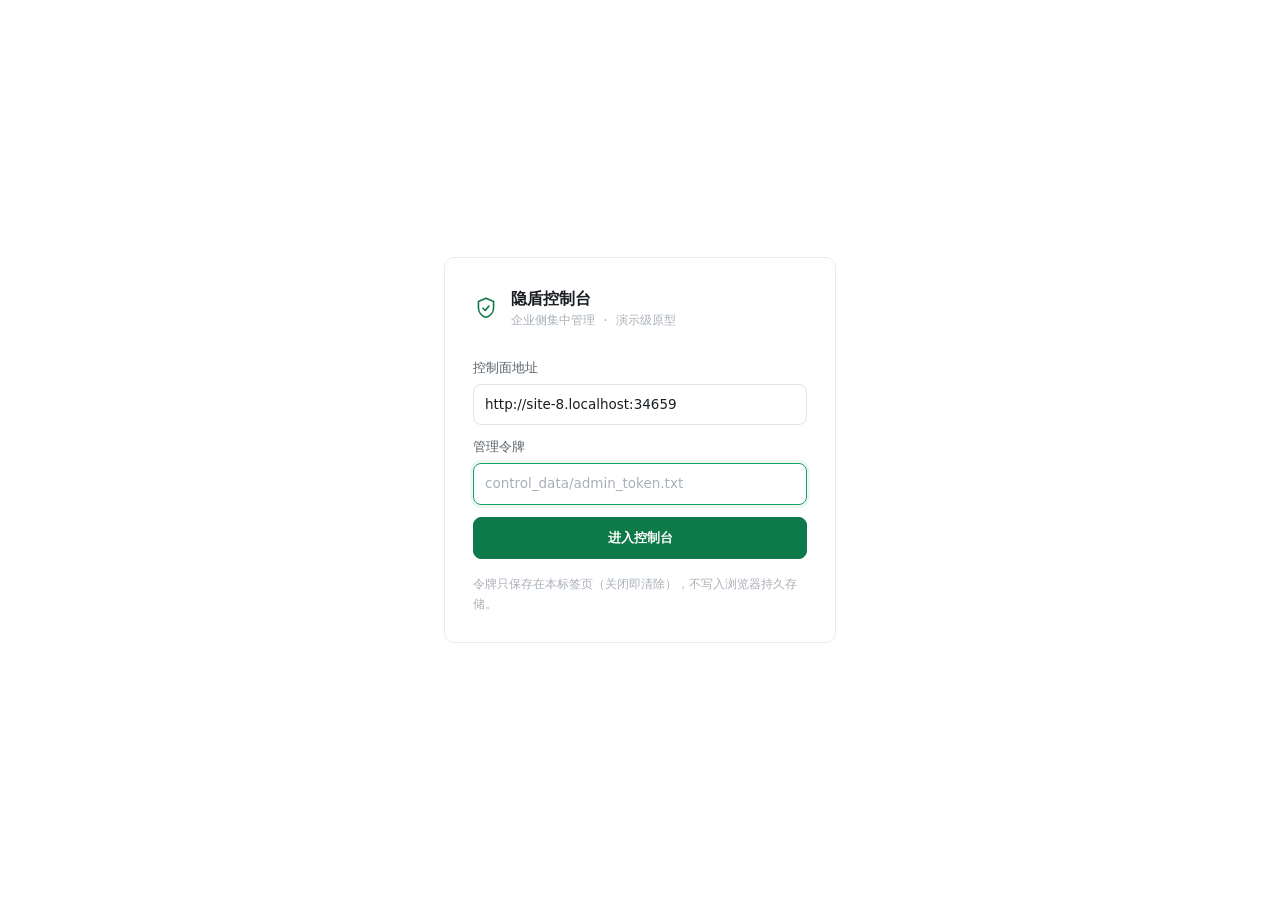
==== yindun/control/web/index.html @ f8dfe3ed "主题：产品优化（回答慢 10~30 倍 / 装了 laya 反而提示变松 / 假调用当回答 / 空回复答非所问）；要点1：★ 实测同一简单提问不关思考 42~92 秒、关掉 0.7~3.1 秒，而"快" ====
<!DOCTYPE html>
<html lang="zh-CN" data-theme="light">
<head>
<meta charset="utf-8">
<meta name="viewport" content="width=device-width, initial-scale=1">
<title>隐盾控制台 · 企业侧集中管理</title>
<link rel="stylesheet" href="styles.css">
</head>
<body>

<!-- ── 鉴权面板（未持有令牌时唯一可见的界面）── -->
<div class="auth" id="auth" hidden>
  <form class="auth__box" id="auth-form" autocomplete="off">
    <div class="auth__brand">
      <svg class="mark" viewBox="0 0 24 24" aria-hidden="true"><path d="M12 3l7 3v5.5c0 4.3-2.9 7.9-7 9-4.1-1.1-7-4.7-7-9V6l7-3z"/><path d="M9.2 12.2l2 2 3.6-4"/></svg>
      <div>
        <h1>隐盾控制台</h1>
        <p>企业侧集中管理 · 演示级原型</p>
      </div>
    </div>
    <label class="field">
      <span class="field__label">控制面地址</span>
      <input class="input" id="auth-url" type="text" placeholder="http://127.0.0.1:8787" spellcheck="false">
    </label>
    <label class="field">
      <span class="field__label">管理令牌</span>
      <input class="input" id="auth-token" type="password" placeholder="control_data/admin_token.txt" spellcheck="false">
    </label>
    <p class="auth__err" id="auth-err" hidden></p>
    <button class="btn btn--primary btn--block" type="submit">进入控制台</button>
    <p class="auth__note">令牌只保存在本标签页（关闭即清除），不写入浏览器持久存储。</p>
  </form>
</div>

<!-- ── 主界面 ── -->
<div class="shell" id="shell" hidden>

  <aside class="rail">
    <div class="rail__brand">
      <svg class="mark" viewBox="0 0 24 24" aria-hidden="true"><path d="M12 3l7 3v5.5c0 4.3-2.9 7.9-7 9-4.1-1.1-7-4.7-7-9V6l7-3z"/><path d="M9.2 12.2l2 2 3.6-4"/></svg>
      <div class="rail__title"><b>隐盾控制台</b><span>V3.5.9</span></div>
    </div>

    <nav class="nav" id="nav">
      <button class="nav__item is-active" data-page="overview">
        <svg viewBox="0 0 24 24" aria-hidden="true"><path d="M4 13h6V4H4v9zm0 7h6v-4H4v4zm10 0h6v-9h-6v9zm0-16v4h6V4h-6z"/></svg>
        <span>态势总览</span><kbd>1</kbd>
      </button>
      <button class="nav__item" data-page="events">
        <svg viewBox="0 0 24 24" aria-hidden="true"><path d="M4 5h16M4 12h16M4 19h10"/></svg>
        <span>事件台账</span><kbd>2</kbd>
      </button>
      <button class="nav__item" data-page="endpoints">
        <svg viewBox="0 0 24 24" aria-hidden="true"><path d="M4 5h16v10H4zM8 19h8M12 15v4"/></svg>
        <span>端点资产</span><kbd>3</kbd>
      </button>
      <button class="nav__item" data-page="policy">
        <svg viewBox="0 0 24 24" aria-hidden="true"><path d="M12 3l7 3v5.5c0 4.3-2.9 7.9-7 9-4.1-1.1-7-4.7-7-9V6l7-3z"/></svg>
        <span>策略下发</span><kbd>4</kbd>
      </button>
      <button class="nav__item" data-page="usage">
        <svg viewBox="0 0 24 24" aria-hidden="true"><path d="M5 19V9m5 10V5m5 14v-7m5 7V8"/></svg>
        <span>模型用量</span><kbd>5</kbd>
      </button>
      <button class="nav__item" data-page="stats">
        <svg viewBox="0 0 24 24" aria-hidden="true"><path d="M4 19h16M7 16V8m5 8V5m5 11v-4"/></svg>
        <span>统计分析</span><kbd>6</kbd>
      </button>
    </nav>

    <div class="rail__foot">
      <div class="boundary">
        <b>数据边界</b>
        <p>控制面看到的内容<b>等于端点本地审计落盘的内容</b>，不多一个字：敏感路径在落盘前已掩码，这里只见到占位符。</p>
        <p>模型提示词与回答<b>不经过控制面</b>；映射密钥由端点 DPAPI 保管，此处<b>无法还原明文</b>。</p>
        <p>策略<b>只能收紧</b>：脱敏豁免与审批放行没有任何下发通路。</p>
      </div>
    </div>
  </aside>

  <main class="main">
    <header class="topbar">
      <div class="topbar__title">
        <h2 id="page-title">态势总览</h2>
        <p id="page-sub">端点上报的掩码事件与链状态</p>
      </div>
      <div class="topbar__tools">
        <span class="status" id="status"><i></i><em>未连接</em></span>
        <button class="btn btn--ghost" id="btn-pair-code" title="生成一次性配对码（员工机凭码自助接入，无需管理令牌）">配对码</button>
        <button class="btn btn--ghost" id="btn-export" title="导出掩码审计（合规留档用；内容与界面所见一致）">导出 CSV</button>
        <button class="btn btn--ghost" id="btn-refresh" title="刷新 (R)">
          <svg viewBox="0 0 24 24" aria-hidden="true"><path d="M20 12a8 8 0 11-2.3-5.7M20 4v5h-5"/></svg>刷新
        </button>
        <label class="switch" title="每 10 秒自动刷新">
          <input type="checkbox" id="auto-refresh" checked><span></span><em>自动</em>
        </label>
        <button class="btn btn--ghost btn--icon" id="btn-theme" title="明暗切换">
          <svg viewBox="0 0 24 24" aria-hidden="true"><path d="M12 3v2m0 14v2M4.2 4.2l1.4 1.4m12.8 12.8l1.4 1.4M3 12h2m14 0h2M4.2 19.8l1.4-1.4M18.4 5.6l1.4-1.4"/><circle cx="12" cy="12" r="4"/></svg>
        </button>
      </div>
    </header>

    <div class="content" id="content">
      <!-- 页面由 app.js 渲染 -->
    </div>

    <footer class="foot">
      <span id="foot-stamp">—</span>
      <span class="dot"></span>
      <span>控制面只做汇总与收紧，不代理模型流量、不做整机监控</span>
    </footer>
  </main>
</div>

<div class="toast" id="toast" hidden></div>
<script type="module" src="app.js"></script>
</body>
</html>
---- yindun/control/web/styles.css ----
/* ==========================================================================
   隐盾控制台 · 样式
   --------------------------------------------------------------------------
   与主产品（yindun/app/web/styles/tokens.css）同源的设计语言：
     · 灰阶承担 95% 的界面，只有一个强调色（品牌绿），且只用于可交互/当前项
     · 没有卡片套卡片；层级靠留白、发丝线与字号字重，而不是靠阴影和色块
     · 数据一律等宽 + tabular-nums（链头、时间、计数要对齐）
     · 小圆角直线风格：块 10 / 控件 8 / 标签 4
   本文件不含任何外部依赖（离线可用），也不引入构建步骤。
   ========================================================================== */

/* ── 设计令牌 ─────────────────────────────────────────── */
:root {
  --gray-0:#FFFFFF; --gray-25:#FCFCFD; --gray-50:#F7F8F9; --gray-100:#F1F2F4;
  --gray-150:#E9EBEE; --gray-200:#E1E4E8; --gray-300:#CFD4DA; --gray-400:#A9B0B8;
  --gray-500:#7C848C; --gray-600:#5A626B; --gray-700:#3F464E; --gray-800:#2A2F35;
  --gray-900:#1A1E22;
  --accent-50:#EDF7F1; --accent-300:#86CBA8; --accent-500:#16A163;
  --accent-600:#0E7A4A; --accent-700:#0A5C38;
  --danger-500:#C4362F; --danger-50:#FDF1F0;
  --warn-500:#A9761B; --warn-50:#FDF7EA;

  --sp-1:4px; --sp-2:6px; --sp-3:8px; --sp-4:12px; --sp-5:16px;
  --sp-6:20px; --sp-7:28px; --sp-8:40px; --sp-9:56px;

  --r-block:10px; --r-ctrl:8px; --r-chip:4px;
  --font-sans:"Microsoft YaHei UI","Microsoft YaHei","PingFang SC",system-ui,-apple-system,"Segoe UI",sans-serif;
  --font-mono:"Cascadia Mono",Consolas,"SFMono-Regular",ui-monospace,monospace;
  --fs-meta:11.5px; --fs-sm:12.5px; --fs-base:13.5px; --fs-lg:16px; --fs-xl:24px;
  --ease:cubic-bezier(.2,.7,.3,1); --dur:130ms;
  --rail-w:212px; --top-h:58px;
}

html[data-theme="light"] {
  --bg-canvas:var(--gray-0); --bg-side:var(--gray-25); --bg-subtle:var(--gray-50);
  --bg-hover:var(--gray-100); --bg-active:var(--gray-150); --bg-input:var(--gray-0);
  --text-1:var(--gray-900); --text-2:var(--gray-600); --text-3:var(--gray-400);
  --border-1:var(--gray-150); --border-2:var(--gray-200);
  --shadow-pop:0 14px 40px rgba(16,22,28,.13);
}
html[data-theme="dark"] {
  --bg-canvas:#101317; --bg-side:#0C0F12; --bg-subtle:#1A1E23;
  --bg-hover:#1E232A; --bg-active:#262C34; --bg-input:#161A1F;
  --text-1:#E7EAED; --text-2:#9AA3AC; --text-3:#6B747D;
  --border-1:#22272D; --border-2:#2C333A;
  --accent-50:#12241B; --accent-600:#3FB87C; --accent-700:#6FD3A1;
  --danger-50:#2A1A19; --warn-50:#2A2113;
  --shadow-pop:0 14px 40px rgba(0,0,0,.5);
}

/* ── 基础 ─────────────────────────────────────────────── */
* { box-sizing:border-box; }
html,body { height:100%; }
body {
  margin:0; background:var(--bg-canvas); color:var(--text-1);
  font:var(--fs-base)/1.6 var(--font-sans);
  -webkit-font-smoothing:antialiased;
}
h1,h2,h3,h4,p { margin:0; }
button,input,select,textarea { font:inherit; color:inherit; }
a { color:var(--accent-600); text-decoration:none; }
svg { width:16px; height:16px; fill:none; stroke:currentColor; stroke-width:1.6;
      stroke-linecap:round; stroke-linejoin:round; }
.mark { width:26px; height:26px; stroke-width:1.5; color:var(--accent-600); }
.mono { font-family:var(--font-mono); font-variant-numeric:tabular-nums; }
[hidden] { display:none !important; }

/* ── 鉴权面板 ─────────────────────────────────────────── */
.auth { position:fixed; inset:0; display:grid; place-items:center; background:var(--bg-canvas); }
.auth__box { width:392px; padding:var(--sp-7); border:1px solid var(--border-1);
  border-radius:var(--r-block); background:var(--bg-canvas); }
.auth__brand { display:flex; gap:var(--sp-4); align-items:center; margin-bottom:var(--sp-7); }
.auth__brand h1 { font-size:var(--fs-lg); font-weight:600; }
.auth__brand p { color:var(--text-3); font-size:var(--fs-meta); font-family:var(--font-mono); }
.auth__err { margin:var(--sp-3) 0 0; color:var(--danger-500); font-size:var(--fs-sm); }
.auth__note { margin-top:var(--sp-5); color:var(--text-3); font-size:var(--fs-meta); line-height:1.7; }

.field { display:block; margin-bottom:var(--sp-4); }
.field__label { display:block; margin-bottom:var(--sp-2); color:var(--text-2); font-size:var(--fs-sm); }
.input, .select, .textarea {
  width:100%; padding:9px 11px; background:var(--bg-input); color:var(--text-1);
  border:1px solid var(--border-2); border-radius:var(--r-ctrl); outline:none;
  transition:border-color var(--dur) var(--ease), box-shadow var(--dur) var(--ease);
}
.textarea { min-height:92px; resize:vertical; font-family:var(--font-mono); font-size:var(--fs-sm); line-height:1.7; }
.input:focus, .select:focus, .textarea:focus {
  border-color:var(--accent-500); box-shadow:0 0 0 3px var(--accent-50); }
.input::placeholder { color:var(--text-3); }

/* ── 按钮 / 开关 / 徽标 ───────────────────────────────── */
.btn { display:inline-flex; align-items:center; gap:var(--sp-2); padding:7px 12px;
  border:1px solid var(--border-2); border-radius:var(--r-ctrl); background:var(--bg-canvas);
  color:var(--text-1); cursor:pointer; font-size:var(--fs-sm);
  transition:background var(--dur) var(--ease), border-color var(--dur) var(--ease), color var(--dur) var(--ease); }
.btn:hover { background:var(--bg-hover); border-color:var(--border-2); }
.btn:active { background:var(--bg-active); }
.btn--primary { background:var(--accent-600); border-color:var(--accent-600); color:#fff; font-weight:600; }
.btn--primary:hover { background:var(--accent-700); border-color:var(--accent-700); }
.btn--ghost { border-color:transparent; color:var(--text-2); }
.btn--ghost:hover { background:var(--bg-hover); color:var(--text-1); }
.btn--icon { padding:7px 9px; }
.btn--block { width:100%; justify-content:center; padding:10px; }
.btn--sm { padding:4px 9px; font-size:var(--fs-meta); }
.btn[disabled] { opacity:.5; cursor:not-allowed; }

.switch { display:inline-flex; align-items:center; gap:var(--sp-2); cursor:pointer;
  color:var(--text-2); font-size:var(--fs-sm); user-select:none; }
.switch input { position:absolute; opacity:0; pointer-events:none; }
.switch span { width:32px; height:18px; border-radius:9px; background:var(--gray-300);
  position:relative; transition:background var(--dur) var(--ease); flex:0 0 auto; }
.switch span::after { content:""; position:absolute; top:2px; left:2px; width:14px; height:14px;
  border-radius:50%; background:#fff; transition:transform var(--dur) var(--ease); }
.switch input:checked + span { background:var(--accent-500); }
.switch input:checked + span::after { transform:translateX(14px); }
.switch em { font-style:normal; }

.chip { display:inline-flex; align-items:center; gap:5px; padding:2px 7px; border-radius:var(--r-chip);
  background:var(--bg-subtle); color:var(--text-2); font-family:var(--font-mono); font-size:var(--fs-meta); }
.badge { display:inline-flex; align-items:center; gap:5px; padding:2px 8px; border-radius:var(--r-chip);
  font-size:var(--fs-meta); font-weight:600; }
.badge::before { content:""; width:5px; height:5px; border-radius:50%; background:currentColor; }
.badge--ok { color:var(--accent-600); background:var(--accent-50); }
.badge--warn { color:var(--warn-500); background:var(--warn-50); }
.badge--bad { color:var(--danger-500); background:var(--danger-50); }
.badge--idle { color:var(--text-3); background:var(--bg-subtle); }
.badge--plain::before { display:none; }

.status { display:inline-flex; align-items:center; gap:var(--sp-2); color:var(--text-2);
  font-size:var(--fs-meta); font-family:var(--font-mono); }
.status i { width:6px; height:6px; border-radius:50%; background:var(--gray-400); }
.status.is-live i { background:var(--accent-500); box-shadow:0 0 0 3px var(--accent-50); }
.status.is-err i { background:var(--danger-500); box-shadow:0 0 0 3px var(--danger-50); }

/* ── 骨架 ─────────────────────────────────────────────── */
.shell { display:grid; grid-template-columns:var(--rail-w) 1fr; height:100vh; }
.rail { display:flex; flex-direction:column; border-right:1px solid var(--border-1);
  background:var(--bg-side); padding:var(--sp-5) var(--sp-4); }
.rail__brand { display:flex; align-items:center; gap:var(--sp-3); padding:0 var(--sp-3) var(--sp-6); }
.rail__title { display:flex; flex-direction:column; line-height:1.35; }
.rail__title b { font-size:var(--fs-base); font-weight:600; }
.rail__title span { color:var(--text-3); font-family:var(--font-mono); font-size:var(--fs-meta); }

.nav { display:flex; flex-direction:column; gap:2px; }
.nav__item { display:flex; align-items:center; gap:var(--sp-4); padding:8px 10px; border:0;
  border-radius:var(--r-ctrl); background:transparent; color:var(--text-2); cursor:pointer;
  text-align:left; transition:background var(--dur) var(--ease), color var(--dur) var(--ease); }
.nav__item:hover { background:var(--bg-hover); color:var(--text-1); }
.nav__item.is-active { background:var(--bg-active); color:var(--text-1); font-weight:600; }
.nav__item.is-active svg { color:var(--accent-600); }
.nav__item span { flex:1; }
.nav__item kbd { color:var(--text-3); font-family:var(--font-mono); font-size:10.5px;
  border:1px solid var(--border-1); border-radius:3px; padding:0 4px; }

.rail__foot { margin-top:auto; }
.boundary { border-top:1px solid var(--border-1); padding-top:var(--sp-5); }
.boundary b { display:block; font-size:var(--fs-meta); color:var(--text-2);
  letter-spacing:.06em; margin-bottom:var(--sp-3); }
.boundary p { color:var(--text-3); font-size:var(--fs-meta); line-height:1.75; margin-bottom:var(--sp-3); }
.boundary p:last-child { margin-bottom:0; }
.boundary b b, .boundary p b { color:var(--text-2); }

.main { display:flex; flex-direction:column; min-width:0; }
.topbar { display:flex; align-items:center; justify-content:space-between; gap:var(--sp-5);
  height:var(--top-h); padding:0 var(--sp-7); border-bottom:1px solid var(--border-1); flex:0 0 auto; }
.topbar__title h2 { font-size:var(--fs-lg); font-weight:600; }
.topbar__title p { color:var(--text-3); font-size:var(--fs-meta); }
.topbar__tools { display:flex; align-items:center; gap:var(--sp-4); }

.content { flex:1; overflow:auto; padding:var(--sp-7); }
.content > section { max-width:1180px; }
.foot { display:flex; align-items:center; gap:var(--sp-3); padding:var(--sp-3) var(--sp-7);
  border-top:1px solid var(--border-1); color:var(--text-3); font-size:var(--fs-meta); flex:0 0 auto; }
.foot .dot { width:3px; height:3px; border-radius:50%; background:var(--border-2); }

/* ── 指标条 ───────────────────────────────────────────── */
.metrics { display:grid; grid-template-columns:repeat(4,1fr); gap:1px; background:var(--border-1);
  border:1px solid var(--border-1); border-radius:var(--r-block); overflow:hidden; margin-bottom:var(--sp-7); }
.metric { background:var(--bg-canvas); padding:var(--sp-5) var(--sp-6); }
.metric__label { color:var(--text-3); font-family:var(--font-mono); font-size:var(--fs-meta);
  letter-spacing:.04em; }
.metric__value { margin-top:var(--sp-3); font-size:30px; font-weight:600; line-height:1.1;
  font-variant-numeric:tabular-nums; letter-spacing:-.01em; }
.metric__value small { font-size:var(--fs-sm); color:var(--text-3); font-weight:400; margin-left:4px; }
.metric--alert .metric__value { color:var(--danger-500); }
.metric--ok .metric__value { color:var(--accent-600); }

/* ── 区块 ─────────────────────────────────────────────── */
.block { margin-bottom:var(--sp-7); }
.block__head { display:flex; align-items:baseline; gap:var(--sp-4); margin-bottom:var(--sp-4); }
.block__head h3 { font-size:var(--fs-base); font-weight:600; }
.block__head p { color:var(--text-3); font-size:var(--fs-meta); }
.block__head .spacer { flex:1; }

/* ── 表格（台账式：行密、发丝线、等宽数据）──────────────── */
table.grid { width:100%; border-collapse:collapse; font-size:var(--fs-sm); }
table.grid th { position:sticky; top:0; z-index:1; background:var(--bg-canvas);
  text-align:left; font-weight:600; color:var(--text-2); font-size:var(--fs-meta);
  padding:var(--sp-3) var(--sp-4); border-bottom:1px solid var(--border-2); white-space:nowrap; }
table.grid td { padding:9px var(--sp-4); border-bottom:1px solid var(--border-1); vertical-align:top; }
table.grid tbody tr:hover td { background:var(--bg-subtle); }
table.grid td.num, table.grid th.num { text-align:right; font-family:var(--font-mono);
  font-variant-numeric:tabular-nums; white-space:nowrap; }
table.grid td.mid { font-family:var(--font-mono); color:var(--text-2); white-space:nowrap; }
.table-wrap { border:1px solid var(--border-1); border-radius:var(--r-block); overflow:auto;
  max-height:calc(100vh - 300px); }
table.grid tr.is-high td { background:var(--danger-50); }
table.grid tr.is-high:hover td { background:var(--danger-50); }

.sev { font-weight:600; }
.sev--critical, .sev--security { color:var(--danger-500); }
.sev--warning { color:var(--warn-500); }
.sev--info { color:var(--text-3); }

/* ── 过滤器行 ─────────────────────────────────────────── */
.filters { display:flex; flex-wrap:wrap; gap:var(--sp-3); align-items:center; margin-bottom:var(--sp-5); }
.filters .select, .filters .input { width:auto; padding:6px 10px; font-size:var(--fs-sm); }
.filters .input { min-width:240px; }
.filters .spacer { flex:1; }

/* ── 端点卡 ───────────────────────────────────────────── */
.eps { display:grid; grid-template-columns:repeat(auto-fill,minmax(360px,1fr)); gap:var(--sp-5); }
.ep { border:1px solid var(--border-1); border-radius:var(--r-block); padding:var(--sp-5); }
.ep__head { display:flex; align-items:center; gap:var(--sp-3); margin-bottom:var(--sp-4); }
.ep__name { font-weight:600; flex:1; min-width:0; overflow:hidden; text-overflow:ellipsis; white-space:nowrap; }
.ep__id { font-family:var(--font-mono); font-size:var(--fs-meta); color:var(--text-3); }
.ep dl { display:grid; grid-template-columns:auto 1fr; gap:var(--sp-2) var(--sp-4); margin:0;
  font-size:var(--fs-sm); }
.ep dt { color:var(--text-3); font-size:var(--fs-meta); }
.ep dd { margin:0; font-family:var(--font-mono); font-variant-numeric:tabular-nums; word-break:break-all; }
.ep__tags { margin-top:var(--sp-4); display:flex; flex-wrap:wrap; gap:var(--sp-2); }

/* ── 策略页 ───────────────────────────────────────────── */
.cols { display:grid; grid-template-columns:1fr 380px; gap:var(--sp-7); align-items:start; }
.form-row { margin-bottom:var(--sp-5); }
.form-row > label { display:block; margin-bottom:var(--sp-2); font-size:var(--fs-sm); color:var(--text-2); }
.form-row .hint { margin-top:var(--sp-2); color:var(--text-3); font-size:var(--fs-meta); line-height:1.7; }
.inline { display:flex; gap:var(--sp-3); align-items:center; }
.denied { border:1px solid var(--border-1); border-radius:var(--r-block); padding:var(--sp-5); }
.denied h4 { font-size:var(--fs-sm); font-weight:600; margin-bottom:var(--sp-3); }
.denied ul { list-style:none; margin:0; padding:0; display:flex; flex-wrap:wrap; gap:var(--sp-2); }
.denied li { font-family:var(--font-mono); font-size:var(--fs-meta); color:var(--text-3);
  background:var(--bg-subtle); border-radius:var(--r-chip); padding:2px 7px; text-decoration:line-through; }
.denied p { margin-top:var(--sp-4); color:var(--text-3); font-size:var(--fs-meta); line-height:1.75; }
.kv { display:flex; flex-wrap:wrap; gap:var(--sp-2) var(--sp-5); font-size:var(--fs-sm); }
.kv > span { color:var(--text-2); }
.kv > span b { color:var(--text-1); font-weight:600; font-family:var(--font-mono); }

/* ── 空 / 载入 / 错误 ─────────────────────────────────── */
.empty { padding:var(--sp-9) var(--sp-5); text-align:center; color:var(--text-3); font-size:var(--fs-sm); }
.empty svg { width:22px; height:22px; margin-bottom:var(--sp-4); color:var(--border-2); }
.err-box { border:1px solid var(--danger-500); background:var(--danger-50); color:var(--danger-500);
  border-radius:var(--r-block); padding:var(--sp-5); font-size:var(--fs-sm); }
.skel { height:12px; border-radius:6px; background:linear-gradient(90deg,var(--bg-subtle),var(--bg-hover),var(--bg-subtle));
  background-size:200% 100%; animation:sk 1.2s infinite linear; }
@keyframes sk { from { background-position:200% 0 } to { background-position:-200% 0 } }

/* ── 统计图表（手绘 SVG / 纯 CSS，不引图表库：控制台是零依赖原型，离线可用是底线）── */
.two-col { display:grid; grid-template-columns:1fr 1fr; gap:var(--sp-5); }
@media (max-width:1180px) { .two-col { grid-template-columns:1fr; } }

/* 趋势柱图：容器 relative，柱子按百分比定位/定高，随窗口自适应 */
.chart { position:relative; height:150px; margin:var(--sp-3) 0 0; padding-bottom:22px; }
.chart__col { position:absolute; bottom:22px; top:0; }
.chart__bar { position:absolute; left:15%; right:15%; bottom:0; min-height:2px;
  background:var(--accent-500); border-radius:3px 3px 0 0; display:flex; flex-direction:column; justify-content:flex-end; }
.chart__bar i { display:block; background:var(--danger-500); border-radius:3px 3px 0 0; }
.chart__axis { position:absolute; left:0; right:0; bottom:0; display:flex; justify-content:space-between;
  color:var(--text-3); font-size:var(--fs-meta); font-family:var(--font-mono); }
.chart__col:hover .chart__bar { filter:brightness(1.08); }

/* 横条排行：名称 + 轨道 + 数值（含占比） */
.hbars { display:flex; flex-direction:column; gap:9px; margin-top:var(--sp-3); }
.hbar, .sev-row { display:grid; grid-template-columns:minmax(90px,150px) 1fr auto; gap:var(--sp-3); align-items:center;
  font-size:var(--fs-sm); }
.hbar__name { color:var(--text-2); overflow:hidden; text-overflow:ellipsis; white-space:nowrap; }
.hbar__track { height:8px; border-radius:999px; background:var(--bg-subtle); overflow:hidden; }
.hbar__track > i { display:block; height:100%; border-radius:999px; background:var(--accent-500); }
.hbar__num { color:var(--text-1); font-family:var(--font-mono); font-size:var(--fs-meta); white-space:nowrap; }
.hbar__num em { margin-left:7px; color:var(--text-3); font-style:normal; }

/* 级别构成：按语义色区分，与事件徽标同一套色 */
.sev-list { display:flex; flex-direction:column; gap:9px; margin-top:var(--sp-3); }
.sev-row { grid-template-columns:74px 1fr auto; }
.sev-row .badge::before { display:none; }
i.sev-info { background:var(--gray-400); }
i.sev-warning { background:var(--warn-500); }
i.sev-critical, i.sev-security { background:var(--danger-500); }

/* ── 提示条 ───────────────────────────────────────────── */
.toast { position:fixed; bottom:22px; left:50%; transform:translateX(-50%);
  padding:10px 18px; border-radius:var(--r-ctrl); background:var(--gray-900); color:#fff;
  font-size:var(--fs-sm); box-shadow:var(--shadow-pop); z-index:9; }
html[data-theme="dark"] .toast { background:var(--gray-100); color:var(--gray-900); }

@media (max-width:1080px) {
  .shell { grid-template-columns:1fr; }
  .rail { display:none; }
  .metrics { grid-template-columns:repeat(2,1fr); }
  .cols { grid-template-columns:1fr; }
}
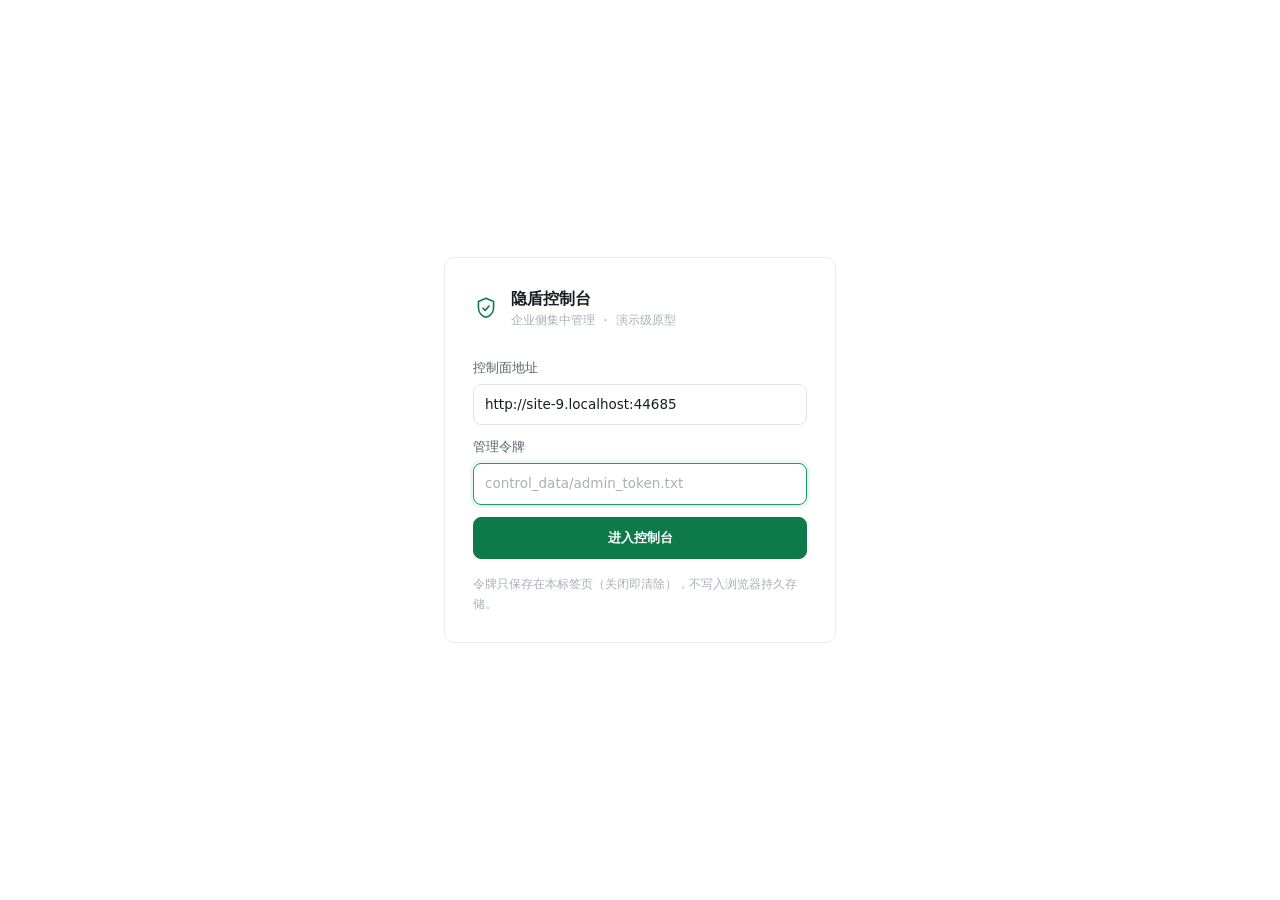
==== commit 5d5e2d39: "V3.6.0 产品优化收口：工作流 handler 真实化；知识库编号无关还原；首启三段进度 + 模型预热 ① 工作流五个"模拟"handler 全部真实化：fetch_data 真读 .csv/.j" ====
--- a/yindun/control/web/index.html
+++ b/yindun/control/web/index.html
@@ -38,7 +38,7 @@
   <aside class="rail">
     <div class="rail__brand">
       <svg class="mark" viewBox="0 0 24 24" aria-hidden="true"><path d="M12 3l7 3v5.5c0 4.3-2.9 7.9-7 9-4.1-1.1-7-4.7-7-9V6l7-3z"/><path d="M9.2 12.2l2 2 3.6-4"/></svg>
-      <div class="rail__title"><b>隐盾控制台</b><span>V3.5.9</span></div>
+      <div class="rail__title"><b>隐盾控制台</b><span>V3.6.0</span></div>
     </div>
 
     <nav class="nav" id="nav">
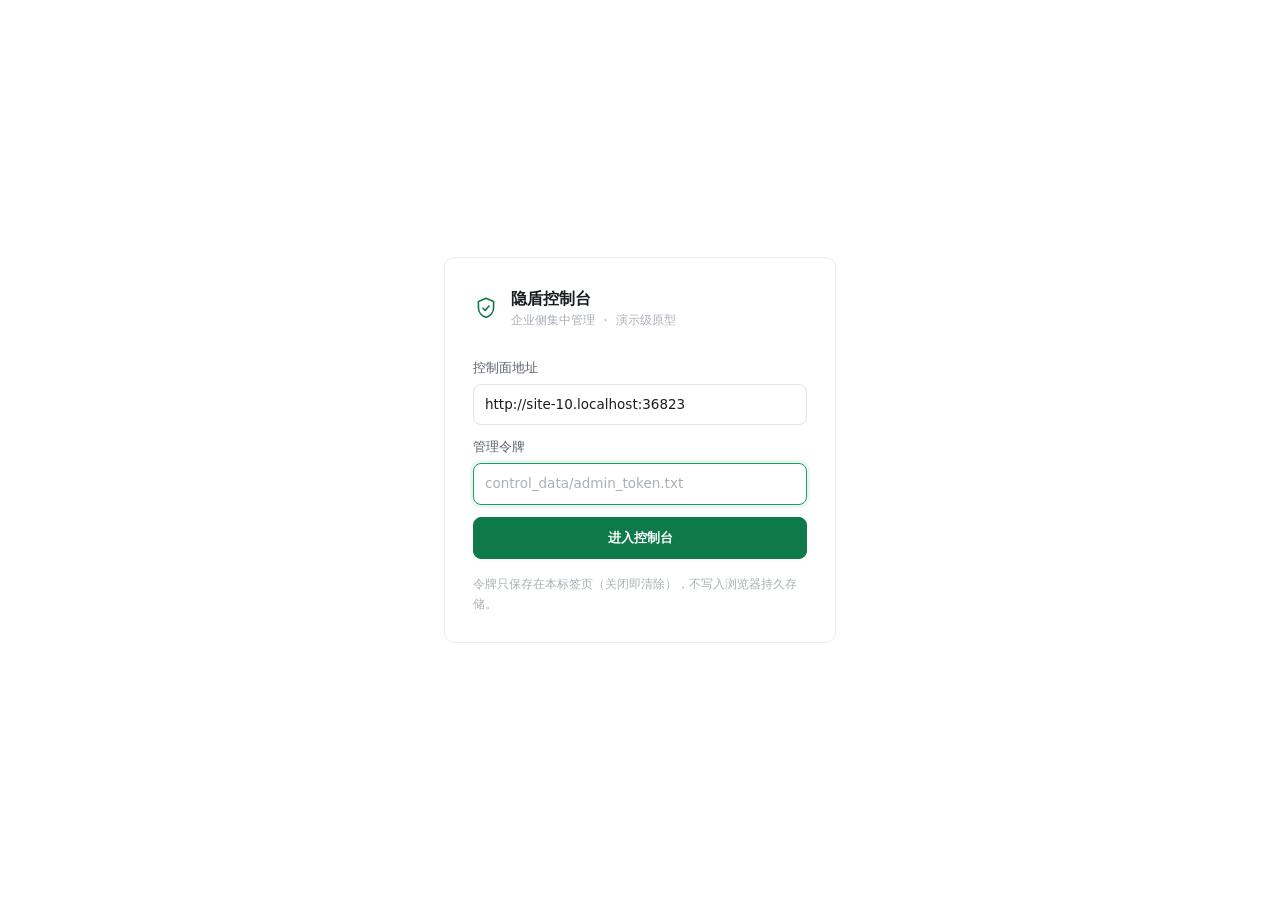
==== commit 113fc297: "V3.6.1 工程债收口：界面自动化回归；日志系统；版本单点化；归档校验进 CI；依赖锁定 按路线图 §7 选定的四条"下一步改动越多越贵"的债动手，顺带做完依赖锁定。  ① ★ 界面自动化回归（新增" ====
--- a/yindun/control/web/index.html
+++ b/yindun/control/web/index.html
@@ -38,7 +38,7 @@
   <aside class="rail">
     <div class="rail__brand">
       <svg class="mark" viewBox="0 0 24 24" aria-hidden="true"><path d="M12 3l7 3v5.5c0 4.3-2.9 7.9-7 9-4.1-1.1-7-4.7-7-9V6l7-3z"/><path d="M9.2 12.2l2 2 3.6-4"/></svg>
-      <div class="rail__title"><b>隐盾控制台</b><span>V3.6.0</span></div>
+      <div class="rail__title"><b>隐盾控制台</b><span>{{VERSION}}</span></div>
     </div>
 
     <nav class="nav" id="nav">
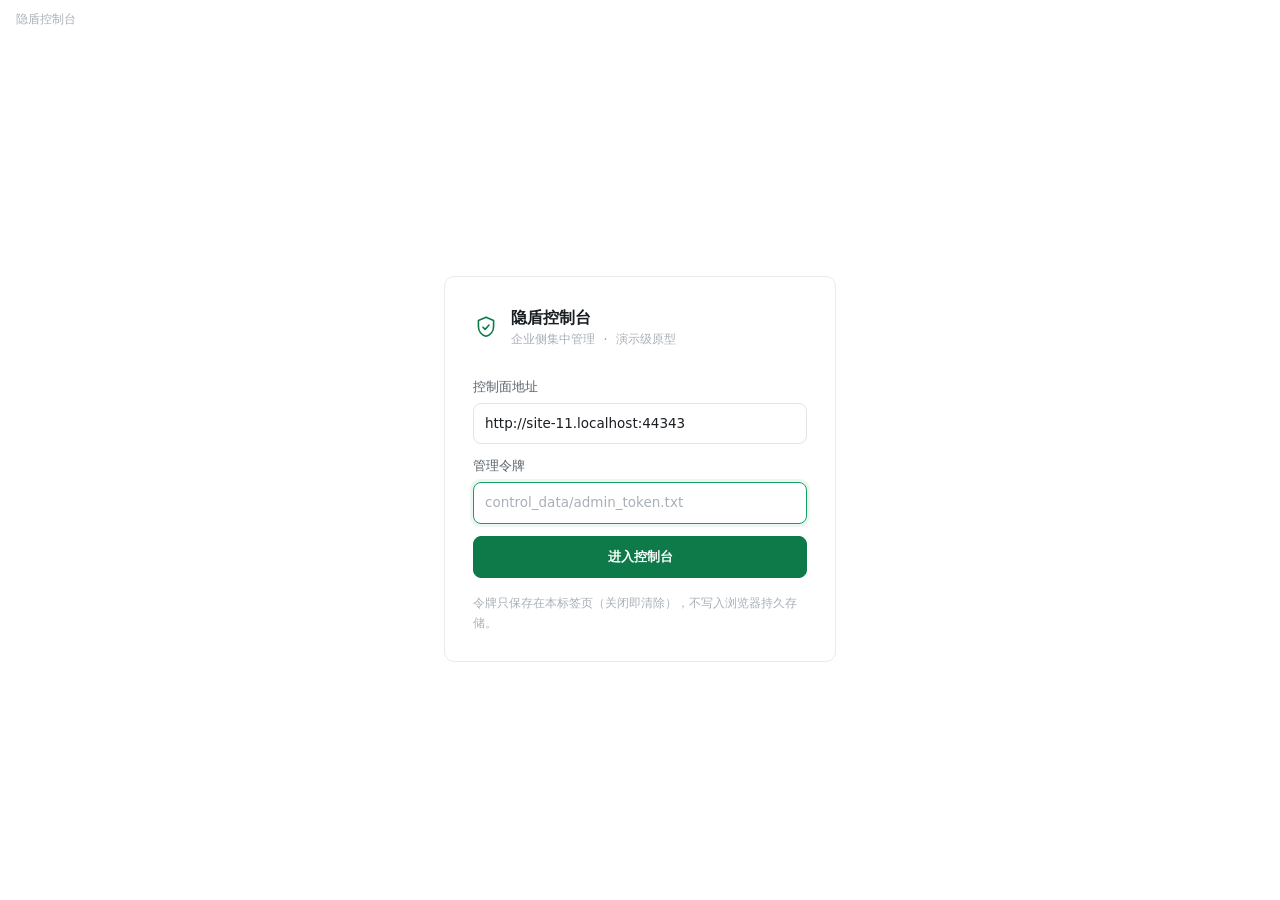
==== commit 8482d4db: "V3.6.7：控制端去黑窗与局域网接入、客户端回复可用性、界面点选化（含实测缺陷修复） 主题：控制端体验收口 + 客户端交互整改 + 界面收口；顺带修掉七个真实缺陷  一、控制端（企业侧集中管理） 1" ====
--- a/yindun/control/web/index.html
+++ b/yindun/control/web/index.html
@@ -10,6 +10,22 @@
 
 <!-- ── 鉴权面板（未持有令牌时唯一可见的界面）── -->
 <div class="auth" id="auth" hidden>
+  <!-- 登录态同样要有拖动区域与窗口按钮，否则无边框窗口在登录前既拖不动也关不掉。
+       拖动区类名必须是 pywebview 官方的 .pywebview-drag-region，自造类名不会被受理。 -->
+  <div class="auth__bar pywebview-drag-region">
+    <span class="auth__bar-t">隐盾控制台</span>
+    <div class="winctrl winctrl--auth" hidden>
+      <button class="winctrl__btn" type="button" data-win="min" title="最小化" aria-label="最小化">
+        <svg viewBox="0 0 24 24" aria-hidden="true"><path d="M5 12h14"/></svg>
+      </button>
+      <button class="winctrl__btn" type="button" data-win="max" title="最大化 / 还原" aria-label="最大化">
+        <svg viewBox="0 0 24 24" aria-hidden="true"><path d="M6.5 6.5h11v11h-11z"/></svg>
+      </button>
+      <button class="winctrl__btn winctrl__btn--close" type="button" data-win="close" title="关闭控制台" aria-label="关闭">
+        <svg viewBox="0 0 24 24" aria-hidden="true"><path d="M6.5 6.5l11 11M17.5 6.5l-11 11"/></svg>
+      </button>
+    </div>
+  </div>
   <form class="auth__box" id="auth-form" autocomplete="off">
     <div class="auth__brand">
       <svg class="mark" viewBox="0 0 24 24" aria-hidden="true"><path d="M12 3l7 3v5.5c0 4.3-2.9 7.9-7 9-4.1-1.1-7-4.7-7-9V6l7-3z"/><path d="M9.2 12.2l2 2 3.6-4"/></svg>
@@ -69,33 +85,67 @@
     </nav>
 
     <div class="rail__foot">
-      <div class="boundary">
-        <b>数据边界</b>
-        <p>控制面看到的内容<b>等于端点本地审计落盘的内容</b>，不多一个字：敏感路径在落盘前已掩码，这里只见到占位符。</p>
-        <p>模型提示词与回答<b>不经过控制面</b>；映射密钥由端点 DPAPI 保管，此处<b>无法还原明文</b>。</p>
-        <p>策略<b>只能收紧</b>：脱敏豁免与审批放行没有任何下发通路。</p>
+      <div class="boundary" id="boundary">
+        <div class="boundary__head">
+          <span class="boundary__mark" aria-hidden="true">?</span>
+          <b>数据边界</b>
+        </div>
+        <p class="boundary__lead">控制面只看到<b>掩码事件、链头与元数据</b>——等于端点本地审计落盘的内容，不多一个字。</p>
+        <details class="boundary__more" id="boundary-more">
+          <summary>细节<b>（3 条）</b>
+            <svg viewBox="0 0 24 24" aria-hidden="true"><path d="M6 9l6 6 6-6"/></svg>
+          </summary>
+          <ul class="boundary__list">
+            <li>敏感路径在落盘前已<b>掩码</b>，这里只见到占位符。</li>
+            <li>模型提示词与回答<b>不经过控制面</b>；映射密钥由端点 DPAPI 保管，此处<b>无法还原明文</b>。</li>
+            <li>策略<b>只能收紧</b>：脱敏豁免与审批放行没有任何下发通路。</li>
+          </ul>
+        </details>
       </div>
     </div>
   </aside>
 
   <main class="main">
-    <header class="topbar">
+    <!-- 顶栏整条可拖动窗口；只在**无边框桌面窗口**里生效。
+         类名必须是 pywebview 官方的 .pywebview-drag-region（desktop.py 把窗口建成
+         frameless=True、easy_drag=False，拖动完全依赖这个选择器）。 -->
+    <header class="topbar pywebview-drag-region">
       <div class="topbar__title">
         <h2 id="page-title">态势总览</h2>
         <p id="page-sub">端点上报的掩码事件与链状态</p>
       </div>
       <div class="topbar__tools">
-        <span class="status" id="status"><i></i><em>未连接</em></span>
-        <button class="btn btn--ghost" id="btn-pair-code" title="生成一次性配对码（员工机凭码自助接入，无需管理令牌）">配对码</button>
+        <!-- 状态点旁常显一句人话：光有"已连接"三个字，管理员看不出连上的是什么、
+             连上意味着什么（V3.6.8 负责人问"这个是什么意思"后加的；窄窗口下由样式表隐藏）。 -->
+        <span class="status" id="status" title="控制面连接状态（令牌有效且服务可达即为已连接）">
+          <i></i><em>未连接</em><span class="status__note" id="status-note"></span>
+        </span>
+        <button class="btn btn--ghost" id="btn-pair-code" title="配对码与局域网接入（浮窗：大字配对码、有效期、复制、局域网开关）">配对码</button>
         <button class="btn btn--ghost" id="btn-export" title="导出掩码审计（合规留档用；内容与界面所见一致）">导出 CSV</button>
         <button class="btn btn--ghost" id="btn-refresh" title="刷新 (R)">
           <svg viewBox="0 0 24 24" aria-hidden="true"><path d="M20 12a8 8 0 11-2.3-5.7M20 4v5h-5"/></svg>刷新
         </button>
-        <label class="switch" title="每 10 秒自动刷新">
-          <input type="checkbox" id="auto-refresh" checked><span></span><em>自动</em>
+        <!-- 自动刷新：文字写成"自动刷新 10 秒 / 自动刷新 关"，页脚再给出下一次刷新的时间。
+             行为与以前完全一致（默认开、10 秒一拍、只对态势总览与端点资产生效）。 -->
+        <label class="switch" id="auto-refresh-switch"
+               title="每 10 秒自动刷新当前页；只对「态势总览」「端点资产」生效。关掉不影响手动刷新（R）。">
+          <input type="checkbox" id="auto-refresh" checked><span></span>
+          <em id="auto-refresh-text">自动刷新 10 秒</em>
         </label>
         <button class="btn btn--ghost btn--icon" id="btn-theme" title="明暗切换">
           <svg viewBox="0 0 24 24" aria-hidden="true"><path d="M12 3v2m0 14v2M4.2 4.2l1.4 1.4m12.8 12.8l1.4 1.4M3 12h2m14 0h2M4.2 19.8l1.4-1.4M18.4 5.6l1.4-1.4"/><circle cx="12" cy="12" r="4"/></svg>
+        </button>
+      </div>
+      <!-- 自制窗口按钮：只在**无边框桌面窗口**里显示（浏览器/纯服务形态下由 app.js 隐藏） -->
+      <div class="winctrl" id="winctrl" hidden>
+        <button class="winctrl__btn" type="button" data-win="min" title="最小化" aria-label="最小化">
+          <svg viewBox="0 0 24 24" aria-hidden="true"><path d="M5 12h14"/></svg>
+        </button>
+        <button class="winctrl__btn" type="button" data-win="max" title="最大化 / 还原" aria-label="最大化">
+          <svg viewBox="0 0 24 24" aria-hidden="true"><path d="M6.5 6.5h11v11h-11z"/></svg>
+        </button>
+        <button class="winctrl__btn winctrl__btn--close" type="button" data-win="close" title="关闭控制台" aria-label="关闭">
+          <svg viewBox="0 0 24 24" aria-hidden="true"><path d="M6.5 6.5l11 11M17.5 6.5l-11 11"/></svg>
         </button>
       </div>
     </header>
@@ -112,6 +162,63 @@
   </main>
 </div>
 
+<!-- ── 配对码浮窗（V3.6.7）──────────────────────────────
+     早先点「配对码」只弹一条 9 秒的 toast：同学拿不到、也不方便转述。
+     改成模态浮窗：大字配对码 + 有效期、重新生成/自定义/复制、
+     局域网地址与开关、三步使用说明。内容由 app.js 填充（服务端数据一律 esc() 转义）；
+     接口未知/未就绪时在浮窗内给出可读提示，不静默失败。 -->
+<div class="modal" id="pair-modal" hidden role="dialog" aria-modal="true" aria-labelledby="pair-title">
+  <div class="modal__scrim" data-pair-close="1"></div>
+  <div class="modal__box">
+    <div class="modal__head">
+      <h3 id="pair-title">配对码</h3>
+      <button class="modal__x" type="button" id="pair-close" aria-label="关闭">×</button>
+    </div>
+
+    <div class="pair__box">
+      <div class="pair__code" id="pair-code">—</div>
+      <div class="pair__meta" id="pair-meta">—</div>
+    </div>
+    <div class="pair__actions">
+      <button class="btn btn--primary" type="button" id="pair-regen">重新生成</button>
+      <button class="btn" type="button" id="pair-custom-toggle">自定义…</button>
+      <button class="btn" type="button" id="pair-copy">复制配对码</button>
+      <span class="chip" id="pair-state" hidden></span>
+    </div>
+    <form class="pair__form" id="pair-custom" hidden autocomplete="off">
+      <input class="input mono" id="pair-custom-code" maxlength="12" spellcheck="false"
+             placeholder="自定义码：4–12 位字母 / 数字 / 连字符">
+      <button class="btn" type="submit" id="pair-custom-submit">使用这个码</button>
+      <button class="btn btn--ghost" type="button" id="pair-custom-cancel">取消</button>
+    </form>
+    <p class="pair__note" id="pair-msg" hidden></p>
+
+    <div class="pair__sec">
+      <h4>局域网接入</h4>
+      <div class="pair__url">
+        <code id="pair-url">—</code>
+        <button class="btn btn--sm" type="button" id="pair-copy-url">复制地址</button>
+      </div>
+      <div class="pair__row">
+        <label class="switch"><input type="checkbox" id="pair-lan"><span></span><em>允许局域网访问</em></label>
+        <span class="chip" id="pair-listen">—</span>
+      </div>
+      <p class="pair__note" id="pair-lan-note"></p>
+      <p class="pair__note" id="pair-fw">首次开启时 Windows 会弹出防火墙询问，请选择「允许访问」。</p>
+      <p class="pair__note">对外监听不带 TLS（明文 HTTP），务必只在本机可信局域网内使用；配对码用后作废。</p>
+    </div>
+
+    <div class="pair__sec">
+      <h4>别人怎么用</h4>
+      <ol class="pair__steps">
+        <li>把上面的地址和配对码给对方（口头念、微信、截图都行）。</li>
+        <li>对方用自己的浏览器打开这个地址。</li>
+        <li>输入配对码接入——码用后作废，下次要重新生成。</li>
+      </ol>
+    </div>
+  </div>
+</div>
+
 <div class="toast" id="toast" hidden></div>
 <script type="module" src="app.js"></script>
 </body>
--- a/yindun/control/web/styles.css
+++ b/yindun/control/web/styles.css
@@ -66,8 +66,14 @@
 [hidden] { display:none !important; }
 
 /* ── 鉴权面板 ─────────────────────────────────────────── */
-.auth { position:fixed; inset:0; display:grid; place-items:center; background:var(--bg-canvas); }
-.auth__box { width:392px; padding:var(--sp-7); border:1px solid var(--border-1);
+/* 登录前的整屏也要能拖、能关：无边框窗口没有系统标题栏，若登录页不给拖动区与按钮，
+   用户在第一屏就既挪不动也关不掉（这正是"无边框"最容易漏掉的一步）。 */
+.auth { position:fixed; inset:0; display:flex; flex-direction:column; background:var(--bg-canvas); }
+.auth__bar { display:flex; align-items:center; justify-content:space-between; height:38px;
+  padding-left:var(--sp-5); color:var(--text-3); font-size:var(--fs-meta); user-select:none; }
+.auth__bar-t { font-family:var(--font-mono); }
+.auth__bar .winctrl { margin:0; }
+.auth__box { margin:auto; width:392px; padding:var(--sp-7); border:1px solid var(--border-1);
   border-radius:var(--r-block); background:var(--bg-canvas); }
 .auth__brand { display:flex; gap:var(--sp-4); align-items:center; margin-bottom:var(--sp-7); }
 .auth__brand h1 { font-size:var(--fs-lg); font-weight:600; }
@@ -106,7 +112,12 @@
 .switch { display:inline-flex; align-items:center; gap:var(--sp-2); cursor:pointer;
   color:var(--text-2); font-size:var(--fs-sm); user-select:none; }
 .switch input { position:absolute; opacity:0; pointer-events:none; }
-.switch span { width:32px; height:18px; border-radius:9px; background:var(--gray-300);
+/* ★ `display:inline-block` 不能省（V3.6.7 修真实缺陷）：策略页的严格模式写成
+   `<label class="switch"><input><span></span><em>…</em></label>`，而 `.form-row > label{display:block}`
+   的权重压过 `.switch{display:inline-flex}` —— 容器一变成 block，里面的 `<span>` 就是**行内**盒子，
+   而 width/height 对行内盒子无效 ⇒ 开关被渲染成 0 宽、16px 高的一条灰边（实测 trackW=0），
+   用户根本看不出那里有个开关。显式给轨道一个块级显示，两种父容器下都成立。 */
+.switch span { display:inline-block; width:32px; height:18px; border-radius:9px; background:var(--gray-300);
   position:relative; transition:background var(--dur) var(--ease); flex:0 0 auto; }
 .switch span::after { content:""; position:absolute; top:2px; left:2px; width:14px; height:14px;
   border-radius:50%; background:#fff; transition:transform var(--dur) var(--ease); }
@@ -132,15 +143,24 @@
 .status.is-err i { background:var(--danger-500); box-shadow:0 0 0 3px var(--danger-50); }
 
 /* ── 骨架 ─────────────────────────────────────────────── */
-.shell { display:grid; grid-template-columns:var(--rail-w) 1fr; height:100vh; }
+/* grid-template-rows 必须显式给：隐式行是 auto，会按内容长高，
+   于是 rail 长到 1074px、整页跟着 body 滚，而"桌面窗口"里看起来就是侧栏底部被切掉
+   （V3.6.7 修，实测 700/800/860/1000 四种窗口高度下 rail 都是 1074）。
+   minmax(0,1fr) 让这一行**就是**容器高度，超出的部分由各栏自己滚。 */
+.shell { display:grid; grid-template-columns:var(--rail-w) 1fr; grid-template-rows:minmax(0,1fr);
+  height:100vh; }
+/* 侧栏整体可滚：窗口不高时（笔记本 768/800 高）"数据边界"段会被挤到视口外，
+   早先 rail 是 overflow 默认值 + 各段默认可收缩 → 内容被**裁掉且无法滚动**，
+   管理员根本看不到那段边界说明（V3.6.7 修）。各段设 flex:0 0 auto 让"装不下"真的变成溢出，
+   溢出再由 rail 自己滚（滚动条是我们自制的那套）。 */
 .rail { display:flex; flex-direction:column; border-right:1px solid var(--border-1);
-  background:var(--bg-side); padding:var(--sp-5) var(--sp-4); }
-.rail__brand { display:flex; align-items:center; gap:var(--sp-3); padding:0 var(--sp-3) var(--sp-6); }
+  background:var(--bg-side); padding:var(--sp-5) var(--sp-4); overflow-y:auto; }
+.rail__brand { flex:0 0 auto; display:flex; align-items:center; gap:var(--sp-3); padding:0 var(--sp-3) var(--sp-6); }
 .rail__title { display:flex; flex-direction:column; line-height:1.35; }
 .rail__title b { font-size:var(--fs-base); font-weight:600; }
 .rail__title span { color:var(--text-3); font-family:var(--font-mono); font-size:var(--fs-meta); }
 
-.nav { display:flex; flex-direction:column; gap:2px; }
+.nav { display:flex; flex-direction:column; gap:2px; flex:0 0 auto; }
 .nav__item { display:flex; align-items:center; gap:var(--sp-4); padding:8px 10px; border:0;
   border-radius:var(--r-ctrl); background:transparent; color:var(--text-2); cursor:pointer;
   text-align:left; transition:background var(--dur) var(--ease), color var(--dur) var(--ease); }
@@ -151,13 +171,32 @@
 .nav__item kbd { color:var(--text-3); font-family:var(--font-mono); font-size:10.5px;
   border:1px solid var(--border-1); border-radius:3px; padding:0 4px; }
 
-.rail__foot { margin-top:auto; }
+.rail__foot { margin-top:auto; flex:0 0 auto; }
+/* 数据边界（V3.6.7 重排）：早先把四段声明整段塞进 212px 宽的侧栏，密不透风、
+   负责人直接问"这是干嘛的"。现在只露**一句醒目标题 + 一句主结论**，
+   其余细节收进默认收起的 <details>（展开后仍是短句列表，不是长段落）。
+   声明一条都没删，只是分了两层。 */
 .boundary { border-top:1px solid var(--border-1); padding-top:var(--sp-5); }
-.boundary b { display:block; font-size:var(--fs-meta); color:var(--text-2);
-  letter-spacing:.06em; margin-bottom:var(--sp-3); }
-.boundary p { color:var(--text-3); font-size:var(--fs-meta); line-height:1.75; margin-bottom:var(--sp-3); }
-.boundary p:last-child { margin-bottom:0; }
-.boundary b b, .boundary p b { color:var(--text-2); }
+.boundary__head { display:flex; align-items:center; gap:var(--sp-2); }
+/* "?" 气泡：提示"这里可以展开"，不占地方 */
+.boundary__mark { flex:0 0 auto; width:15px; height:15px; border:1px solid var(--border-2);
+  border-radius:50%; color:var(--text-3); font-family:var(--font-mono); font-size:10px;
+  line-height:13px; text-align:center; }
+.boundary__head b { font-size:var(--fs-meta); color:var(--text-2); letter-spacing:.06em; }
+.boundary__lead { margin-top:var(--sp-3); color:var(--text-2); font-size:var(--fs-meta); line-height:1.7; }
+.boundary__more { margin-top:var(--sp-3); }
+.boundary__more > summary { display:flex; align-items:center; gap:4px; cursor:pointer;
+  color:var(--text-3); font-size:var(--fs-meta); list-style:none; }
+.boundary__more > summary::-webkit-details-marker { display:none; }
+.boundary__more > summary:hover { color:var(--text-1); }
+.boundary__more > summary svg { width:12px; height:12px; transition:transform var(--dur) var(--ease); }
+.boundary__more[open] > summary svg { transform:rotate(180deg); }
+.boundary__list { margin:var(--sp-3) 0 0; padding-left:15px; color:var(--text-3);
+  font-size:var(--fs-meta); line-height:1.75; }
+.boundary__list li { margin-bottom:5px; }
+.boundary__list li:last-child { margin-bottom:0; }
+/* 段落/列表里的 <b> 仍是行内强调（"只能收紧""无法还原明文"），不做块级 */
+.boundary__lead b, .boundary__list b { color:var(--text-2); font-weight:600; }
 
 .main { display:flex; flex-direction:column; min-width:0; }
 .topbar { display:flex; align-items:center; justify-content:space-between; gap:var(--sp-5);
@@ -166,14 +205,21 @@
 .topbar__title p { color:var(--text-3); font-size:var(--fs-meta); }
 .topbar__tools { display:flex; align-items:center; gap:var(--sp-4); }
 
+/* 内容用满可用宽度（V3.6.7 修）：早先 `.content > section{max-width:1180px}` 把内容钉死在
+   1180px，窗口一宽右半边整片空白——而控制台最常看的是**台账/表格**，越宽越好读。
+   这里不再设上限，只用 min-width:0 允许栅格子项真正收缩（否则宽表会把栏撑破、
+   窄窗口下变成整页横向溢出）。窄窗口的自适应在文件末尾的媒体查询里收口。 */
 .content { flex:1; overflow:auto; padding:var(--sp-7); }
-.content > section { max-width:1180px; }
+.content > section { width:100%; min-width:0; }
 .foot { display:flex; align-items:center; gap:var(--sp-3); padding:var(--sp-3) var(--sp-7);
   border-top:1px solid var(--border-1); color:var(--text-3); font-size:var(--fs-meta); flex:0 0 auto; }
 .foot .dot { width:3px; height:3px; border-radius:50%; background:var(--border-2); }
 
 /* ── 指标条 ───────────────────────────────────────────── */
-.metrics { display:grid; grid-template-columns:repeat(4,1fr); gap:1px; background:var(--border-1);
+/* 指标条：列数由媒体查询显式给（4 → 2 → 1），不用 auto-fit——
+   auto-fit 在中间宽度会出现"3+1"（第 4 张卡单独占满一整行），比留白更难看；
+   minmax(0,1fr) 让长数字把卡片压窄而不是把整行顶宽。 */
+.metrics { display:grid; grid-template-columns:repeat(4,minmax(0,1fr)); gap:1px; background:var(--border-1);
   border:1px solid var(--border-1); border-radius:var(--r-block); overflow:hidden; margin-bottom:var(--sp-7); }
 .metric { background:var(--bg-canvas); padding:var(--sp-5) var(--sp-6); }
 .metric__label { color:var(--text-3); font-family:var(--font-mono); font-size:var(--fs-meta);
@@ -229,14 +275,133 @@
 .ep dd { margin:0; font-family:var(--font-mono); font-variant-numeric:tabular-nums; word-break:break-all; }
 .ep__tags { margin-top:var(--sp-4); display:flex; flex-wrap:wrap; gap:var(--sp-2); }
 
-/* ── 策略页 ───────────────────────────────────────────── */
+/* ── 策略页（V3.6.8 起点选式）───────────────────────────
+   为什么改：自由文本控件要求管理员先学会 glob 语法，还要担心"少写一个字符下发了别的策略"。
+   现在把常用写法做成预设、把枚举做成三档、把范围做成多选——语义一个都没变
+   （预设展开成同样的字符串数组，走同一条下发通路），只是不再需要自己拼字符串。
+   控件全部是原生 input（checkbox/radio/textarea），零第三方依赖、离线可用。 */
 .cols { display:grid; grid-template-columns:1fr 380px; gap:var(--sp-7); align-items:start; }
 .form-row { margin-bottom:var(--sp-5); }
 .form-row > label { display:block; margin-bottom:var(--sp-2); font-size:var(--fs-sm); color:var(--text-2); }
 .form-row .hint { margin-top:var(--sp-2); color:var(--text-3); font-size:var(--fs-meta); line-height:1.7; }
 .inline { display:flex; gap:var(--sp-3); align-items:center; }
+code { font-family:var(--font-mono); font-size:var(--fs-meta); }
+/* 原生勾选/单选统一强调色（默认蓝与这套设计语言不符） */
+input[type="checkbox"], input[type="radio"] { accent-color:var(--accent-500); }
+
+/* 状态点旁的常显说明；窄窗口收起（顶栏放不下时优先保住按钮） */
+.status { white-space:nowrap; }
+.status__note { color:var(--text-3); }
+@media (max-width:1279px) { .status__note { display:none; } }
+
+/* 敏感路径预设库：按业务场景分组，每组一张小表 */
+.presets { display:flex; flex-direction:column; gap:var(--sp-4); margin-top:var(--sp-3); }
+.presets__group { border:1px solid var(--border-1); border-radius:var(--r-block); overflow:hidden; }
+.presets__gt { display:flex; align-items:baseline; gap:var(--sp-3); padding:8px var(--sp-4);
+  background:var(--bg-subtle); color:var(--text-2); font-size:var(--fs-sm); font-weight:600; }
+.presets__gt em { font-style:normal; font-weight:400; color:var(--text-3); font-size:var(--fs-meta); }
+.preset { display:flex; gap:var(--sp-4); padding:10px var(--sp-4); cursor:pointer;
+  border-top:1px solid var(--border-1); }
+.preset:hover { background:var(--bg-hover); }
+.preset > input { flex:0 0 auto; margin-top:3px; width:15px; height:15px; cursor:pointer; }
+.preset__body { display:flex; flex-direction:column; gap:3px; min-width:0; }
+.preset__body b { font-size:var(--fs-sm); font-weight:600; }
+.preset__effect { color:var(--text-2); font-size:var(--fs-meta); line-height:1.7; }
+.preset__globs { display:flex; flex-wrap:wrap; gap:4px var(--sp-3); }
+.preset__globs code, .preview code { font-family:var(--font-mono); font-size:var(--fs-meta);
+  color:var(--text-2); background:var(--bg-subtle); border-radius:var(--r-chip); padding:1px 6px; }
+/* 选中态：整行淡淡地亮一下（:has 由 Chromium 105+ / WebView2 提供，控制台只跑这两种内核） */
+.preset:has(input:checked) { background:var(--accent-50); }
+.preset:has(input:checked) b { color:var(--accent-600); }
+
+/* 折叠区（自定义路径 / 无法下发的项）：摘要一行说清"这里面是什么" */
+.fold { margin-top:var(--sp-4); border:1px dashed var(--border-2); border-radius:var(--r-block);
+  padding:var(--sp-4); }
+.fold > summary, .denied-fold > summary { display:flex; align-items:center; gap:var(--sp-3);
+  cursor:pointer; list-style:none; }
+.fold > summary { color:var(--text-2); font-size:var(--fs-sm); }
+.fold > summary::-webkit-details-marker, .denied-fold > summary::-webkit-details-marker { display:none; }
+.fold > summary:hover, .denied-fold > summary:hover { color:var(--text-1); }
+.fold > summary svg, .denied-fold > summary svg { flex:0 0 auto; width:12px; height:12px;
+  transition:transform var(--dur) var(--ease); }
+.fold[open] > summary svg, .denied-fold[open] > summary svg { transform:rotate(180deg); }
+.fold .textarea { margin-top:var(--sp-4); }
+.fold > .hint { margin-top:var(--sp-3); color:var(--text-3); font-size:var(--fs-meta); line-height:1.7; }
+
+/* 审批下限：三档分段控件（值域与原下拉框逐字相同） */
+.seg { display:inline-flex; border:1px solid var(--border-2); border-radius:var(--r-ctrl);
+  overflow:hidden; background:var(--bg-input); }
+.seg__opt { display:inline-flex; align-items:center; padding:7px 13px; cursor:pointer;
+  font-size:var(--fs-sm); color:var(--text-2); border-left:1px solid var(--border-1); }
+.seg__opt:first-child { border-left:0; }
+.seg__opt:hover { background:var(--bg-hover); }
+.seg__opt input { position:absolute; opacity:0; pointer-events:none; }
+.seg__opt:has(input:checked) { background:var(--accent-50); color:var(--accent-600); font-weight:600; }
+.seg__opt:has(input:focus-visible) { box-shadow:inset 0 0 0 2px var(--accent-500); }
+
+/* 模型 / 插件多选：候选 chip（点选）+ 已选集（可移除）+ 手动补一个 */
+.pick-host { margin-top:var(--sp-3); }
+.picks { display:flex; flex-wrap:wrap; gap:var(--sp-2); }
+.pick { display:inline-flex; align-items:center; gap:var(--sp-2); padding:5px 10px; cursor:pointer;
+  border:1px solid var(--border-2); border-radius:999px; background:var(--bg-canvas);
+  color:var(--text-1); font-family:var(--font-mono); font-size:var(--fs-sm); }
+.pick:hover { border-color:var(--text-3); background:var(--bg-hover); }
+.pick em { font-style:normal; color:var(--text-3); font-size:var(--fs-meta); }
+.pick[aria-pressed="true"] { border-color:var(--accent-500); background:var(--accent-50);
+  color:var(--accent-600); font-weight:600; }
+.pick[aria-pressed="true"]::before { content:"✓"; font-size:11px; }
+.pick[aria-pressed="true"] em { color:var(--accent-600); }
+.pick em.pick__tag { color:var(--warn-500); border:1px solid currentColor; border-radius:var(--r-chip);
+  padding:0 4px; }
+.picked { display:flex; flex-wrap:wrap; align-items:center; gap:var(--sp-2); margin-top:var(--sp-3);
+  padding-top:var(--sp-3); border-top:1px dashed var(--border-1); }
+.picked__lead { color:var(--text-2); font-size:var(--fs-meta); }
+.picked__item { display:inline-flex; align-items:center; gap:5px; padding:2px 4px 2px 8px;
+  border-radius:999px; background:var(--accent-50); color:var(--accent-600);
+  font-family:var(--font-mono); font-size:var(--fs-meta); }
+.picked__x { border:0; background:transparent; color:inherit; cursor:pointer; font-size:13px;
+  line-height:1; padding:0 3px; border-radius:50%; }
+.picked__x:hover { background:var(--accent-500); color:#fff; }
+.manual { margin-top:var(--sp-3); }
+.manual .input { flex:1 1 220px; min-width:0; }
+
+/* 下发范围：全局 / 逐台多选 */
+.scope { display:flex; align-items:flex-start; gap:var(--sp-3); padding:8px 10px; cursor:pointer;
+  border:1px solid var(--border-1); border-radius:var(--r-ctrl); font-size:var(--fs-sm); }
+.scope:hover { background:var(--bg-hover); }
+.scope input { flex:0 0 auto; margin-top:2px; width:15px; height:15px; cursor:pointer; }
+.scope span { display:flex; flex-direction:column; gap:2px; min-width:0; color:var(--text-2); }
+.scope span b { color:var(--text-1); }
+.scope em { font-style:normal; font-family:var(--font-mono); color:var(--text-3); font-size:var(--fs-meta); }
+.scope--all { margin-bottom:var(--sp-3); }
+.scope__sep { color:var(--text-3); font-size:var(--fs-meta); margin-bottom:var(--sp-3); }
+.scope__grid { display:grid; grid-template-columns:repeat(auto-fill,minmax(230px,1fr)); gap:var(--sp-3); }
+.scope:has(input:checked) { border-color:var(--accent-500); background:var(--accent-50); }
+
+/* 提交行 + 「本次将下发」预览（屏幕上写的＝真正发出去的） */
+.submit-row { display:flex; flex-wrap:wrap; align-items:center; gap:var(--sp-4); margin-bottom:var(--sp-4); }
+.submit-row .hint { color:var(--text-3); font-size:var(--fs-meta); }
+.preview { border:1px solid var(--border-1); border-radius:var(--r-block); padding:var(--sp-4) var(--sp-5);
+  background:var(--bg-subtle); max-height:280px; overflow:auto; }
+.preview__row { display:flex; flex-wrap:wrap; align-items:baseline; gap:4px var(--sp-3);
+  font-size:var(--fs-sm); color:var(--text-2); }
+.preview__row + .preview__row { margin-top:7px; }
+.preview__row > b { flex:0 0 76px; color:var(--text-3); font-weight:600; font-size:var(--fs-meta); }
+.preview__row em { font-style:normal; color:var(--text-3); }
+
+/* 逐台下发的结果清单：成功与失败都要看得见（失败项不会被写成"已下发"） */
+.res-list { list-style:none; margin:0; padding:0; display:flex; flex-direction:column; gap:5px;
+  font-family:var(--font-mono); font-size:var(--fs-meta); }
+.res-list__ok { color:var(--accent-600); }
+.res-list__bad { color:var(--danger-500); }
+
+/* 「控制面无法下发的项」：内容留着，收进默认收起的折叠区（它是边界说明，不是表单） */
+.denied-fold { border:1px solid var(--border-1); border-radius:var(--r-block); overflow:hidden; }
+.denied-fold > summary { padding:var(--sp-4) var(--sp-5); color:var(--text-2); font-size:var(--fs-meta);
+  line-height:1.6; }
+.denied-fold > summary svg { margin-left:auto; }
 .denied { border:1px solid var(--border-1); border-radius:var(--r-block); padding:var(--sp-5); }
-.denied h4 { font-size:var(--fs-sm); font-weight:600; margin-bottom:var(--sp-3); }
+.denied-fold .denied { border:0; border-top:1px solid var(--border-1); border-radius:0; }
 .denied ul { list-style:none; margin:0; padding:0; display:flex; flex-wrap:wrap; gap:var(--sp-2); }
 .denied li { font-family:var(--font-mono); font-size:var(--fs-meta); color:var(--text-3);
   background:var(--bg-subtle); border-radius:var(--r-chip); padding:2px 7px; text-decoration:line-through; }
@@ -286,6 +451,110 @@
 i.sev-warning { background:var(--warn-500); }
 i.sev-critical, i.sev-security { background:var(--danger-500); }
 
+/* ── 自制滚动条（V3.6.7）────────────────────────────────
+   为什么自制：控制台在**无边框桌面窗口**里跑，系统滚动条是唯一还带 Windows 原生外观的部件，
+   留着它整扇窗就"半原生半自制"。这里与主产品（app/web/styles/app.css）同一套参数，
+   两端滚动手感一致：轨道透明、滑块 = border-2 色、内缩 3px 圆头、悬停加深。 */
+::-webkit-scrollbar { width:10px; height:10px; }
+::-webkit-scrollbar-track { background:transparent; }
+::-webkit-scrollbar-thumb { background:var(--border-2); border-radius:999px;
+  border:3px solid transparent; background-clip:content-box; }
+::-webkit-scrollbar-thumb:hover { background:var(--text-3); background-clip:content-box; }
+::-webkit-scrollbar-corner { background:transparent; }
+/* 表格容器与内容区都不显示"上下箭头按钮"（Windows 默认有，最显原生） */
+::-webkit-scrollbar-button { display:none; }
+* { scrollbar-width:thin; scrollbar-color:var(--border-2) transparent; }
+
+/* ── 自制窗口按钮（仅无边框桌面窗口里可见）───────────────
+   真实能力由 pywebview 的窗口动作桥提供（yindun/control/desktop.py · WindowBridge）；
+   拿不到桥（浏览器/纯服务形态）时按钮整组隐藏——**不做假按钮**：点了没反应比没有更糟。 */
+.winctrl { display:flex; align-items:stretch; align-self:stretch; margin:-1px calc(-1 * var(--sp-3)) -1px 0; }
+.winctrl[hidden] { display:none !important; }
+.winctrl__btn { width:42px; border:0; background:transparent; color:var(--text-2);
+  display:inline-flex; align-items:center; justify-content:center; cursor:pointer;
+  transition:background var(--dur) var(--ease), color var(--dur) var(--ease); }
+.winctrl__btn:hover { background:var(--bg-hover); color:var(--text-1); }
+.winctrl__btn:active { background:var(--bg-active); }
+.winctrl__btn svg { width:14px; height:14px; stroke-width:1.5; }
+.winctrl__btn--close:hover { background:var(--danger-500); color:#fff; }
+.winctrl__btn.is-max svg path { d:path("M9.5 6.5h8v8h-8z"); }
+
+/* 拖动区域：pywebview **只认 `.pywebview-drag-region` 这一个类名**
+   （DRAG_REGION_SELECTOR 默认值，见 yindun/app/webview_app.py 的同类用法）。
+   早先这里叫 `.pwdrag`——自造类名不在 pywebview 的选择器里，于是"顶栏看着像标题栏、
+   实际一点也拖不动"（负责人实测）。类名必须与官方一致，样式只做补充。
+   -webkit-app-region 在 WebView2 里是空操作，留着只为将来换 Electron 式外壳时语义正确。 */
+.pywebview-drag-region { -webkit-app-region:drag; }
+.pywebview-drag-region .winctrl, .pywebview-drag-region button, .pywebview-drag-region input,
+.pywebview-drag-region .switch, .pywebview-drag-region a { -webkit-app-region:no-drag; }
+
+/* ── 自制下拉框（select 只做值容器，外观全自绘）──────────
+   做法：保留原生 <select> 用于取值/派发 change（无障碍与"表单语义"不能丢），
+   把它视觉隐藏，旁边渲染一个同尺寸的按钮 + 自绘弹层；键盘 ↑↓/Enter/Esc 照旧可用。
+   选值后仍然派发原生 change 事件，页面逻辑（app.js 的筛选器）一行都不用改。 */
+/* 原生 select 退居"值容器"：铺满 .dd 但完全透明、不接鼠标。
+   用 inset:0 而非固定 1px 尺寸，是为了不被 .filters .select{width:auto} 这类
+   容器尺寸规则改回来（绝对定位元素同时给了左右两个 inset 时，width:auto 就是撑满）。 */
+.dd > select.selectnative { position:absolute; inset:0; width:auto; height:auto; margin:0;
+  padding:0; border:0; opacity:0; pointer-events:none; }
+.dd { position:relative; display:inline-block; }
+.dd__btn { display:inline-flex; align-items:center; gap:var(--sp-3); width:100%;
+  padding:6px 10px; border:1px solid var(--border-2); border-radius:var(--r-ctrl);
+  background:var(--bg-input); color:var(--text-1); font-size:var(--fs-sm); cursor:pointer;
+  transition:border-color var(--dur) var(--ease), background var(--dur) var(--ease); }
+.dd__btn:hover { border-color:var(--text-3); }
+.dd__btn[aria-expanded="true"] { border-color:var(--accent-600); }
+.dd__btn > span { flex:1; text-align:left; overflow:hidden; text-overflow:ellipsis; white-space:nowrap; }
+.dd__btn svg { width:12px; height:12px; color:var(--text-3); transition:transform var(--dur) var(--ease); }
+.dd__btn[aria-expanded="true"] svg { transform:rotate(180deg); }
+.dd__list { position:absolute; z-index:8; top:calc(100% + 4px); left:0; min-width:100%;
+  max-height:264px; overflow:auto; margin:0; padding:var(--sp-2); list-style:none;
+  border:1px solid var(--border-2); border-radius:var(--r-ctrl); background:var(--bg-canvas);
+  box-shadow:var(--shadow-pop); }
+.dd__list[hidden] { display:none !important; }
+.dd__opt { display:flex; align-items:center; gap:var(--sp-3); padding:6px 9px; border-radius:var(--r-chip);
+  font-size:var(--fs-sm); cursor:pointer; white-space:nowrap; }
+.dd__opt:hover, .dd__opt.is-active { background:var(--bg-hover); }
+.dd__opt[aria-selected="true"] { color:var(--accent-600); font-weight:600; }
+.dd__opt[aria-selected="true"]::after { content:"✓"; margin-left:auto; font-size:11px; }
+
+/* ── 模态浮窗（配对码 / V3.6.7）───────────────────────────
+   为什么不再用 toast：配对码要**转述给别人**（念、拍照、复制地址），一条 9 秒后消失的
+   提示条既不便于抄写，也容不下"怎么用"的三步说明。浮窗把码放大、把有效期、局域网地址、
+   开关与安全提示放在同一屏，复制按钮有明确的成功/降级反馈。 */
+.modal { position:fixed; inset:0; z-index:12; display:flex; align-items:center; justify-content:center; }
+.modal__scrim { position:absolute; inset:0; background:rgba(14,18,22,.44); }
+.modal__box { position:relative; width:min(560px, calc(100vw - 40px)); max-height:calc(100vh - 56px);
+  overflow:auto; padding:var(--sp-6) var(--sp-7) var(--sp-7); background:var(--bg-canvas);
+  border:1px solid var(--border-2); border-radius:var(--r-block); box-shadow:var(--shadow-pop); }
+.modal__head { display:flex; align-items:center; gap:var(--sp-4); margin-bottom:var(--sp-5); }
+.modal__head h3 { flex:1; font-size:var(--fs-lg); font-weight:600; }
+.modal__x { border:0; background:transparent; color:var(--text-3); cursor:pointer; padding:2px 6px;
+  border-radius:var(--r-chip); font-size:18px; line-height:1; }
+.modal__x:hover { background:var(--bg-hover); color:var(--text-1); }
+
+.pair__box { border:1px solid var(--border-1); border-radius:var(--r-block); background:var(--bg-subtle);
+  padding:var(--sp-5) var(--sp-6); margin-bottom:var(--sp-4); }
+.pair__code { font-family:var(--font-mono); font-size:38px; font-weight:600; letter-spacing:.16em;
+  line-height:1.25; font-variant-numeric:tabular-nums; }
+.pair__meta { margin-top:var(--sp-3); color:var(--text-3); font-size:var(--fs-meta);
+  font-family:var(--font-mono); }
+.pair__actions { display:flex; flex-wrap:wrap; align-items:center; gap:var(--sp-3); margin-bottom:var(--sp-5); }
+.pair__form { display:flex; flex-wrap:wrap; align-items:center; gap:var(--sp-3);
+  margin:calc(-1 * var(--sp-2)) 0 var(--sp-5); }
+.pair__form .input { flex:1 1 160px; min-width:0; }
+.pair__sec { border-top:1px solid var(--border-1); padding-top:var(--sp-5); margin-bottom:var(--sp-5); }
+.pair__sec h4 { font-size:var(--fs-sm); font-weight:600; margin-bottom:var(--sp-3); }
+.pair__url { display:flex; align-items:center; gap:var(--sp-3); }
+.pair__url code { flex:1; min-width:0; overflow:hidden; text-overflow:ellipsis; white-space:nowrap;
+  padding:7px 10px; border-radius:var(--r-ctrl); background:var(--bg-subtle);
+  font-family:var(--font-mono); font-size:var(--fs-sm); }
+.pair__row { display:flex; align-items:center; gap:var(--sp-4); margin-top:var(--sp-4); }
+.pair__note { margin-top:var(--sp-3); color:var(--text-3); font-size:var(--fs-meta); line-height:1.75; }
+.pair__note--warn { color:var(--warn-500); }
+.pair__note--bad { color:var(--danger-500); }
+.pair__steps { margin:0; padding-left:18px; color:var(--text-2); font-size:var(--fs-sm); line-height:1.95; }
+
 /* ── 提示条 ───────────────────────────────────────────── */
 .toast { position:fixed; bottom:22px; left:50%; transform:translateX(-50%);
   padding:10px 18px; border-radius:var(--r-ctrl); background:var(--gray-900); color:#fff;
@@ -295,6 +564,24 @@
 @media (max-width:1080px) {
   .shell { grid-template-columns:1fr; }
   .rail { display:none; }
-  .metrics { grid-template-columns:repeat(2,1fr); }
+  .metrics { grid-template-columns:repeat(2,minmax(0,1fr)); }
   .cols { grid-template-columns:1fr; }
-}
+  /* 筛选行里的搜索框原本 min-width:240px，窄窗口下和三个下拉挤一行会把行顶宽 */
+  .filters .input { min-width:180px; flex:1 1 180px; }
+}
+
+/* 极窄窗口：指标改单列，端点卡也不再吃 360px 下限（否则卡片比容器宽，页面横向溢出） */
+@media (max-width:560px) {
+  .metrics { grid-template-columns:minmax(0,1fr); }
+  .eps { grid-template-columns:minmax(0,1fr); }
+  .content { padding:var(--sp-5); }
+}
+
+/* 宽窗口（≥1680px）：四张指标卡各被拉到 400px 以上，只剩左上角一小撮字，比例失真。
+   不给单卡封顶——封顶会在指标条右侧重新留出空白（正是本次要消掉的东西），
+   用 space-between 拉开则会把 1px 发丝分隔撑成粗灰条；改为按比例抬一档内边距与
+   数字字号（30→34px），让卡内留白比例与笔记本窗口上一致。 */
+@media (min-width:1680px) {
+  .metric { padding:var(--sp-6) var(--sp-7); }
+  .metric__value { font-size:34px; }
+}
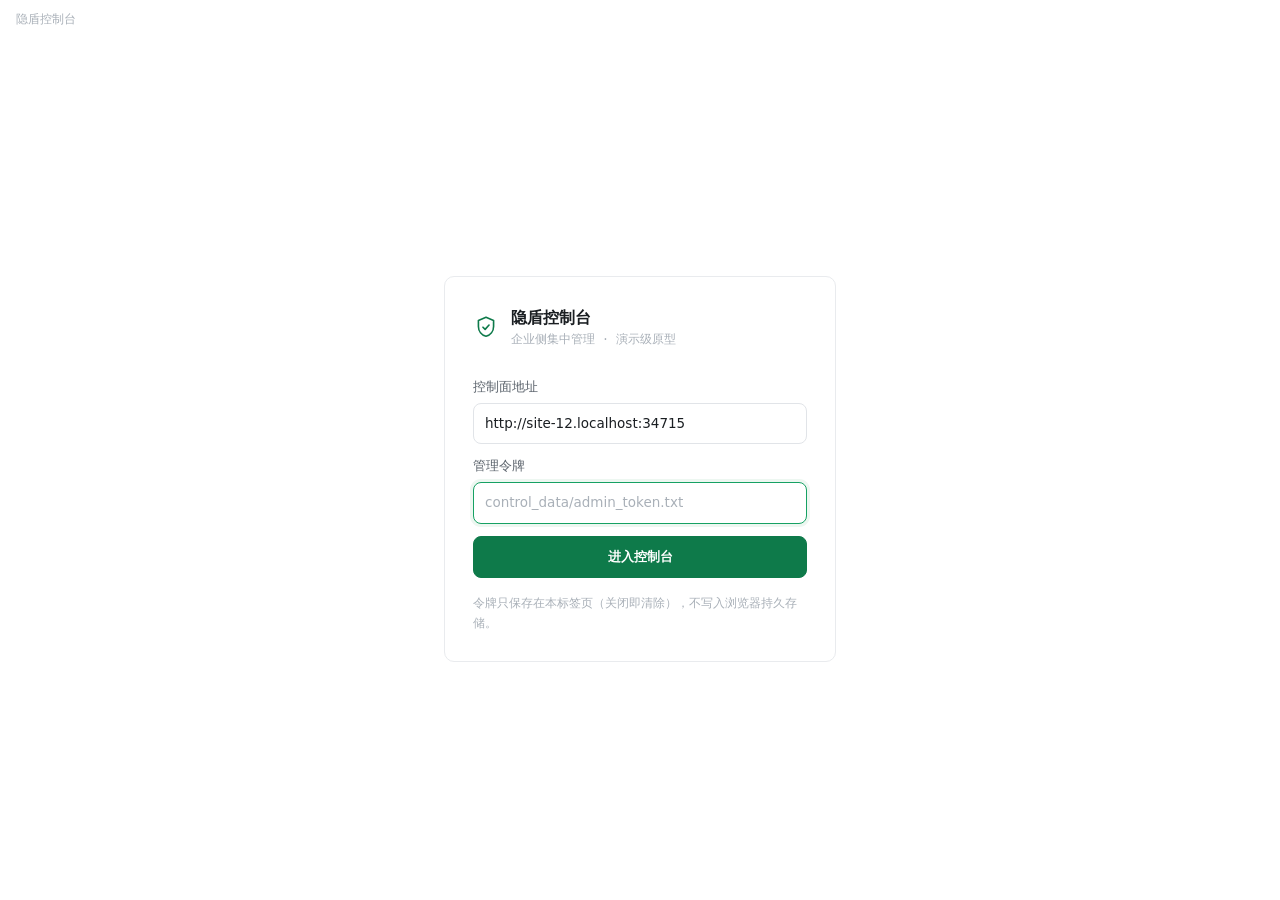
==== commit 9109bf87: "控制端窗口按钮补第四枚「置顶」+ 工作流入口从文档口径移除 + 构建横幅消歧 主题：窗口右上角与端点端统一为四按钮（置顶/最小化/最大化/关闭）；按负责人要求砍掉工作流界面入口  要点： 1) Win" ====
--- a/yindun/control/web/index.html
+++ b/yindun/control/web/index.html
@@ -15,6 +15,9 @@
   <div class="auth__bar pywebview-drag-region">
     <span class="auth__bar-t">隐盾控制台</span>
     <div class="winctrl winctrl--auth" hidden>
+      <button class="winctrl__btn" type="button" data-win="top" title="置顶 / 取消置顶（本窗口始终在最前面）" aria-label="置顶">
+        <svg viewBox="0 0 24 24" aria-hidden="true"><path d="M9 4h6l-1 6 3 3H7l3-3-1-6zM12 13v7"/></svg>
+      </button>
       <button class="winctrl__btn" type="button" data-win="min" title="最小化" aria-label="最小化">
         <svg viewBox="0 0 24 24" aria-hidden="true"><path d="M5 12h14"/></svg>
       </button>
@@ -138,6 +141,9 @@
       </div>
       <!-- 自制窗口按钮：只在**无边框桌面窗口**里显示（浏览器/纯服务形态下由 app.js 隐藏） -->
       <div class="winctrl" id="winctrl" hidden>
+        <button class="winctrl__btn" type="button" data-win="top" title="置顶 / 取消置顶（本窗口始终在最前面）" aria-label="置顶">
+          <svg viewBox="0 0 24 24" aria-hidden="true"><path d="M9 4h6l-1 6 3 3H7l3-3-1-6zM12 13v7"/></svg>
+        </button>
         <button class="winctrl__btn" type="button" data-win="min" title="最小化" aria-label="最小化">
           <svg viewBox="0 0 24 24" aria-hidden="true"><path d="M5 12h14"/></svg>
         </button>
--- a/yindun/control/web/styles.css
+++ b/yindun/control/web/styles.css
@@ -478,6 +478,9 @@
 .winctrl__btn svg { width:14px; height:14px; stroke-width:1.5; }
 .winctrl__btn--close:hover { background:var(--danger-500); color:#fff; }
 .winctrl__btn.is-max svg path { d:path("M9.5 6.5h8v8h-8z"); }
+/* 置顶钮点亮：与端点端的置顶图钉同一语义（只有窗口**真的在最前面**才亮，状态以桥返回为准） */
+.winctrl__btn.is-on { color:var(--accent-600); background:var(--bg-active); }
+.winctrl__btn.is-on:hover { background:var(--bg-active); color:var(--accent-600); }
 
 /* 拖动区域：pywebview **只认 `.pywebview-drag-region` 这一个类名**
    （DRAG_REGION_SELECTOR 默认值，见 yindun/app/webview_app.py 的同类用法）。
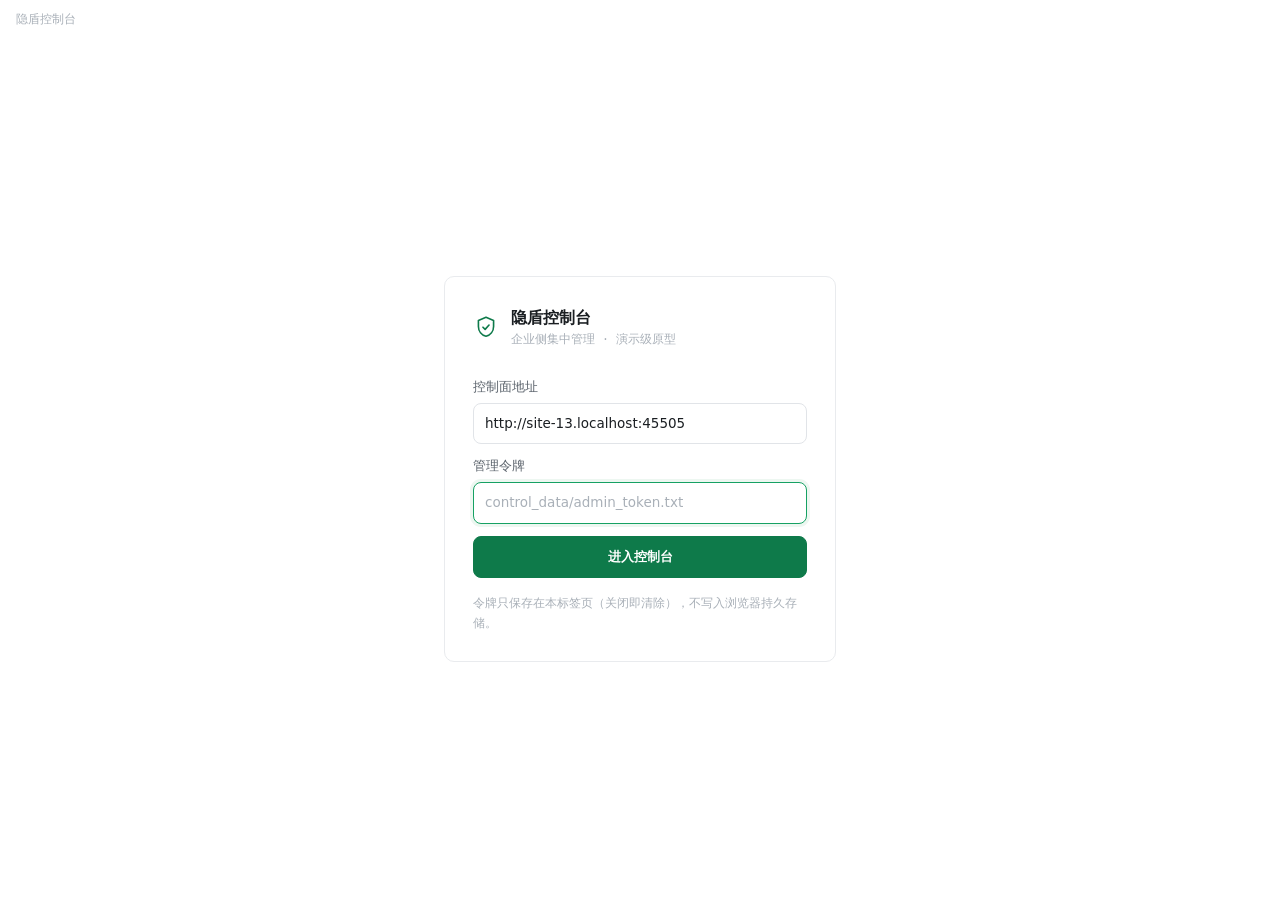
==== commit 2695005b: "V3.6.10：工具调用去关键词依赖 + 组员评审 6 条逐条修复 + 定制图标 + 界面文案收口 - 工具调用不再靠关键词猜（Ollama 忽略 tool_choice，故在 harness 层补）" ====
--- a/yindun/control/web/index.html
+++ b/yindun/control/web/index.html
@@ -211,7 +211,7 @@
       </div>
       <p class="pair__note" id="pair-lan-note"></p>
       <p class="pair__note" id="pair-fw">首次开启时 Windows 会弹出防火墙询问，请选择「允许访问」。</p>
-      <p class="pair__note">对外监听不带 TLS（明文 HTTP），务必只在本机可信局域网内使用；配对码用后作废。</p>
+      <p class="pair__note">明文 HTTP（无 TLS），仅在本机可信局域网内使用；配对码用后作废。</p>
     </div>
 
     <div class="pair__sec">
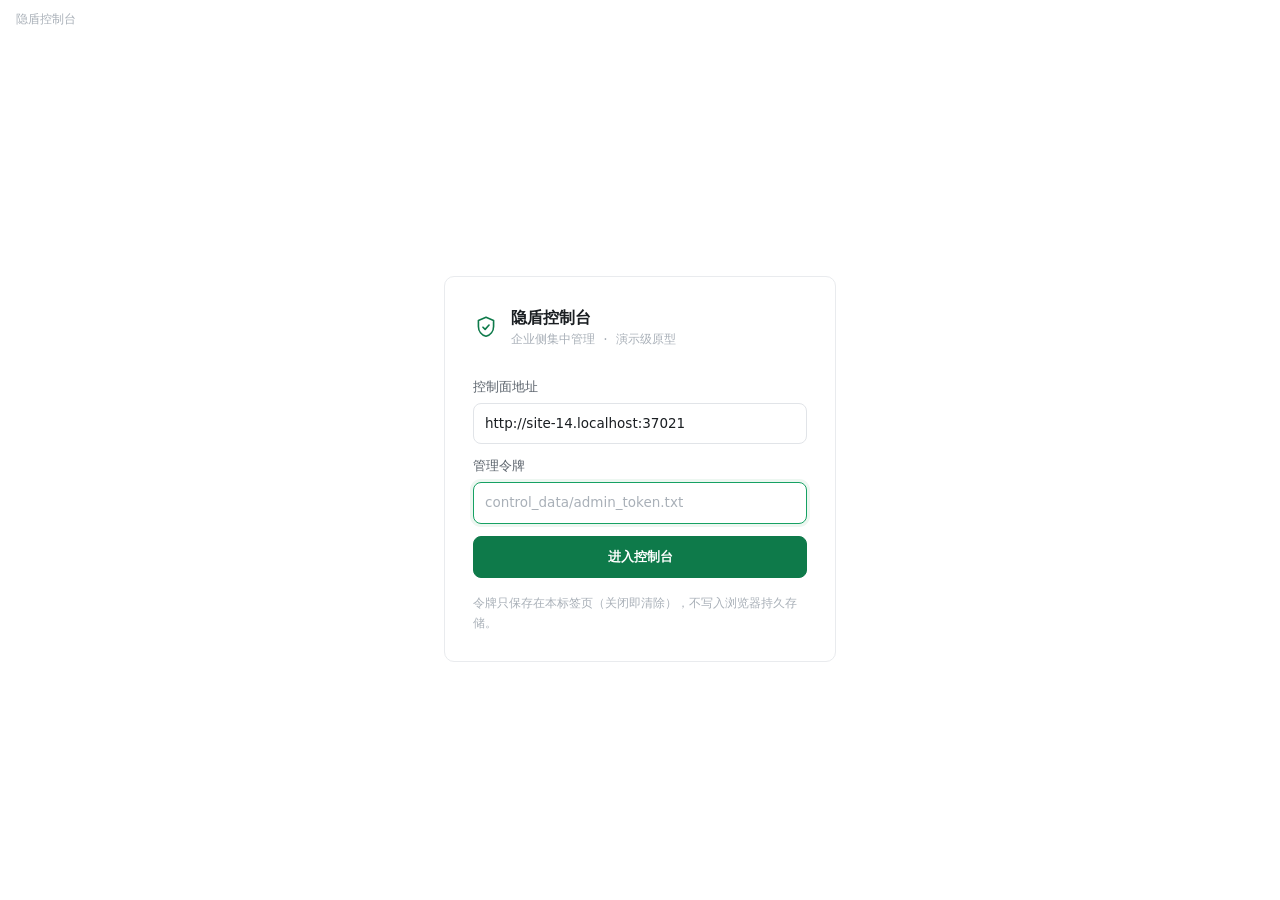
==== commit 17a3966c: "修复：控制面事件即时同步与待同步计数、自定义模型输出上限、viewer 登录、双滚动条、策略去重、Ctrl+Enter（V3.6.19） - 启用上报自动 30s 同步；状态显示待同步 N 条/上次同" ====
--- a/yindun/control/web/index.html
+++ b/yindun/control/web/index.html
@@ -57,7 +57,7 @@
   <aside class="rail">
     <div class="rail__brand">
       <svg class="mark" viewBox="0 0 24 24" aria-hidden="true"><path d="M12 3l7 3v5.5c0 4.3-2.9 7.9-7 9-4.1-1.1-7-4.7-7-9V6l7-3z"/><path d="M9.2 12.2l2 2 3.6-4"/></svg>
-      <div class="rail__title"><b>隐盾控制台</b><span>{{VERSION}}</span></div>
+      <div class="rail__title"><b>隐盾控制台</b><span>{{VERSION}}</span><em class="role-badge" id="role-badge" hidden>只读</em></div>
     </div>
 
     <nav class="nav" id="nav">
--- a/yindun/control/web/styles.css
+++ b/yindun/control/web/styles.css
@@ -50,7 +50,7 @@
 
 /* ── 基础 ─────────────────────────────────────────────── */
 * { box-sizing:border-box; }
-html,body { height:100%; }
+html,body { height:100%; overflow:hidden; }
 body {
   margin:0; background:var(--bg-canvas); color:var(--text-1);
   font:var(--fs-base)/1.6 var(--font-sans);
@@ -148,7 +148,7 @@
    （V3.6.7 修，实测 700/800/860/1000 四种窗口高度下 rail 都是 1074）。
    minmax(0,1fr) 让这一行**就是**容器高度，超出的部分由各栏自己滚。 */
 .shell { display:grid; grid-template-columns:var(--rail-w) 1fr; grid-template-rows:minmax(0,1fr);
-  height:100vh; }
+  height:100%; overflow:hidden; }
 /* 侧栏整体可滚：窗口不高时（笔记本 768/800 高）"数据边界"段会被挤到视口外，
    早先 rail 是 overflow 默认值 + 各段默认可收缩 → 内容被**裁掉且无法滚动**，
    管理员根本看不到那段边界说明（V3.6.7 修）。各段设 flex:0 0 auto 让"装不下"真的变成溢出，
@@ -159,6 +159,10 @@
 .rail__title { display:flex; flex-direction:column; line-height:1.35; }
 .rail__title b { font-size:var(--fs-base); font-weight:600; }
 .rail__title span { color:var(--text-3); font-family:var(--font-mono); font-size:var(--fs-meta); }
+/* 只读令牌标识（报告 P1-03）：可登录、可查看，但不能下发策略 */
+.role-badge { align-self:flex-start; margin-top:3px; padding:0 5px; border-radius:4px;
+  background:var(--warn-50); color:var(--warn-500); font-size:10px; font-style:normal; }
+.is-viewer .nav__item[data-page="policy"] { display:none; }
 
 .nav { display:flex; flex-direction:column; gap:2px; flex:0 0 auto; }
 .nav__item { display:flex; align-items:center; gap:var(--sp-4); padding:8px 10px; border:0;
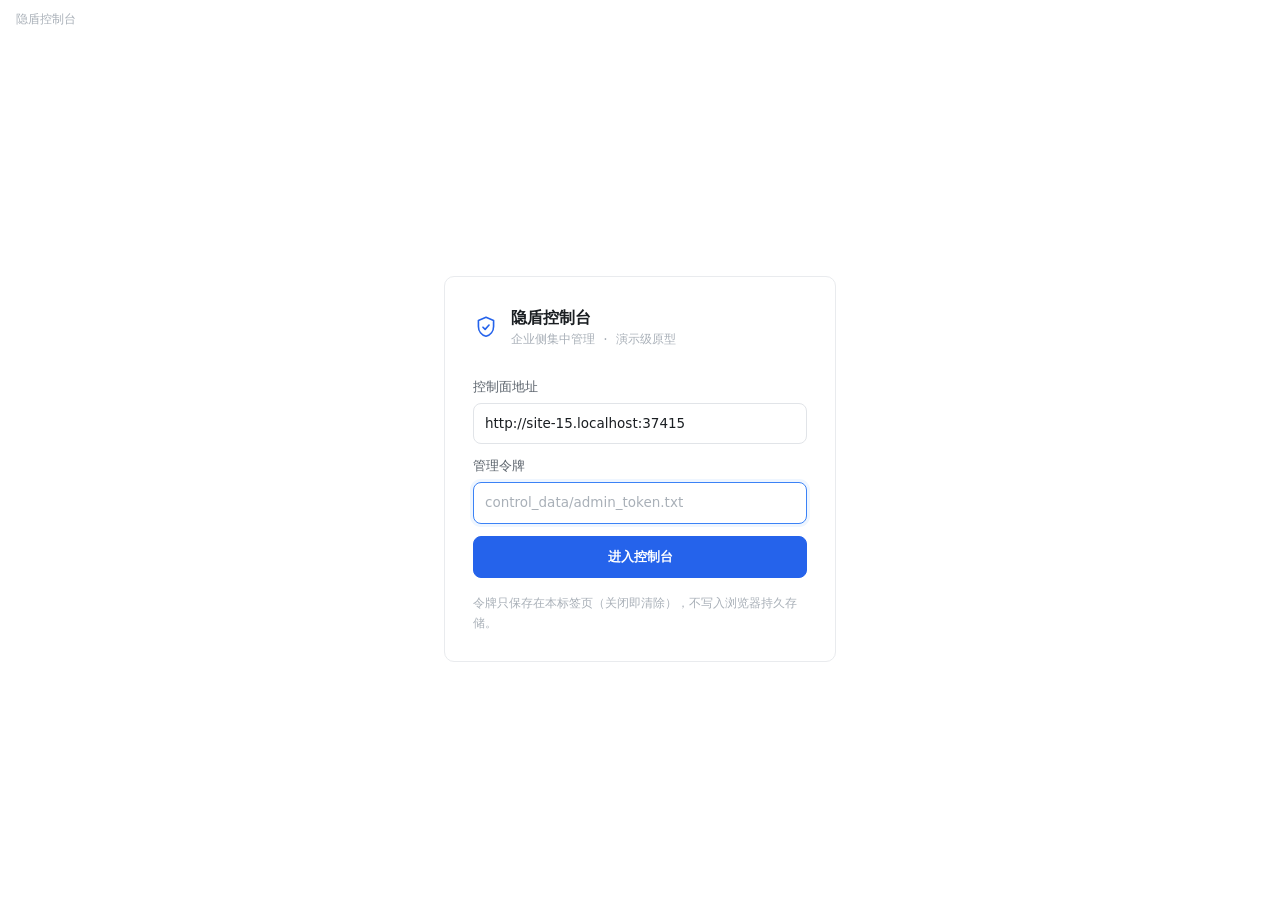
==== commit e60a98a6: "首屏体验：窗口按钮静态显示、主题预置不闪、启动遮罩用真实 logo；控制台改管理蓝+启动遮罩；控制端图标与页头一致" ====
--- a/yindun/control/web/index.html
+++ b/yindun/control/web/index.html
@@ -7,6 +7,11 @@
 <link rel="stylesheet" href="styles.css">
 </head>
 <body>
+<div id="boot-splash" aria-hidden="true">
+  <div class="boot-splash__mark"><img src="logo.png" alt="隐盾"></div>
+  <div class="boot-splash__name">隐盾控制台</div>
+  <div class="boot-splash__hint">正在连接控制面…</div>
+</div>
 
 <!-- ── 鉴权面板（未持有令牌时唯一可见的界面）── -->
 <div class="auth" id="auth" hidden>
--- a/yindun/control/web/styles.css
+++ b/yindun/control/web/styles.css
@@ -15,8 +15,8 @@
   --gray-150:#E9EBEE; --gray-200:#E1E4E8; --gray-300:#CFD4DA; --gray-400:#A9B0B8;
   --gray-500:#7C848C; --gray-600:#5A626B; --gray-700:#3F464E; --gray-800:#2A2F35;
   --gray-900:#1A1E22;
-  --accent-50:#EDF7F1; --accent-300:#86CBA8; --accent-500:#16A163;
-  --accent-600:#0E7A4A; --accent-700:#0A5C38;
+  --accent-50:#EFF6FF; --accent-300:#93C5FD; --accent-500:#3B82F6;
+  --accent-600:#2563EB; --accent-700:#1D4ED8;
   --danger-500:#C4362F; --danger-50:#FDF1F0;
   --warn-500:#A9761B; --warn-50:#FDF7EA;
 
@@ -43,7 +43,7 @@
   --bg-hover:#1E232A; --bg-active:#262C34; --bg-input:#161A1F;
   --text-1:#E7EAED; --text-2:#9AA3AC; --text-3:#6B747D;
   --border-1:#22272D; --border-2:#2C333A;
-  --accent-50:#12241B; --accent-600:#3FB87C; --accent-700:#6FD3A1;
+  --accent-50:#12203A; --accent-600:#60A5FA; --accent-700:#93C5FD;
   --danger-50:#2A1A19; --warn-50:#2A2113;
   --shadow-pop:0 14px 40px rgba(0,0,0,.5);
 }
@@ -204,10 +204,16 @@
 
 .main { display:flex; flex-direction:column; min-width:0; }
 .topbar { display:flex; align-items:center; justify-content:space-between; gap:var(--sp-5);
-  height:var(--top-h); padding:0 var(--sp-7); border-bottom:1px solid var(--border-1); flex:0 0 auto; }
+  height:var(--top-h); padding:0 var(--sp-7); border-bottom:1px solid var(--border-1); flex:0 0 auto;
+  min-width:0; overflow:hidden; }
+.topbar__title { min-width:0; flex:1 1 auto; }
 .topbar__title h2 { font-size:var(--fs-lg); font-weight:600; }
 .topbar__title p { color:var(--text-3); font-size:var(--fs-meta); }
-.topbar__tools { display:flex; align-items:center; gap:var(--sp-4); }
+/* 标题/副标题最多一行省略：全屏时不能让长副标题把工具区挤到换行 */
+.topbar__title h2, .topbar__title p { white-space:nowrap; overflow:hidden; text-overflow:ellipsis; }
+.topbar__tools { display:flex; align-items:center; gap:var(--sp-4); flex:0 0 auto; min-width:0; }
+/* 工具按钮不收缩、不换行：旧实现在 1920 全屏下按钮被挤成竖排单字 */
+.topbar__tools .btn, .topbar__tools .switch { flex:0 0 auto; white-space:nowrap; }
 
 /* 内容用满可用宽度（V3.6.7 修）：早先 `.content > section{max-width:1180px}` 把内容钉死在
    1180px，窗口一宽右半边整片空白——而控制台最常看的是**台账/表格**，越宽越好读。
@@ -293,10 +299,12 @@
 /* 原生勾选/单选统一强调色（默认蓝与这套设计语言不符） */
 input[type="checkbox"], input[type="radio"] { accent-color:var(--accent-500); }
 
-/* 状态点旁的常显说明；窄窗口收起（顶栏放不下时优先保住按钮） */
-.status { white-space:nowrap; }
-.status__note { color:var(--text-3); }
-@media (max-width:1279px) { .status__note { display:none; } }
+/* 状态点旁的常显说明；顶栏放不下时优先保住按钮（V3.6.21：1920 全屏下按钮被挤成竖排） */
+.status { white-space:nowrap; min-width:0; flex:0 1 auto; }
+.status__note { color:var(--text-3); display:inline-block; max-width:20ch;
+  overflow:hidden; text-overflow:ellipsis; white-space:nowrap; vertical-align:bottom; }
+/* 1920 及以下直接收起长说明（"已连接"仍在），把宽度让给配对码/导出/刷新/自动刷新 */
+@media (max-width:2199px) { .status__note { display:none; } }
 
 /* 敏感路径预设库：按业务场景分组，每组一张小表 */
 .presets { display:flex; flex-direction:column; gap:var(--sp-4); margin-top:var(--sp-3); }
@@ -592,3 +600,17 @@
   .metric { padding:var(--sp-6) var(--sp-7); }
   .metric__value { font-size:34px; }
 }
+
+
+/* 启动遮罩（V3.6.21）：WebView2 初始化与鉴权探测期间不露白屏 */
+#boot-splash {
+  position: fixed; inset: 0; z-index: 9999; display: flex; flex-direction: column;
+  align-items: center; justify-content: center; gap: 10px;
+  background: #0b1220; color: #dbeafe;
+  font-family: "Microsoft YaHei", "PingFang SC", sans-serif;
+  transition: opacity .22s ease;
+}
+#boot-splash.is-hide { opacity: 0; pointer-events: none; }
+#boot-splash .boot-splash__mark img { width: 56px; height: 56px; display: block; }
+#boot-splash .boot-splash__name { font-size: 15px; letter-spacing: 1px; font-weight: 600; }
+#boot-splash .boot-splash__hint { font-size: 12px; color: #7f9cc4; }
